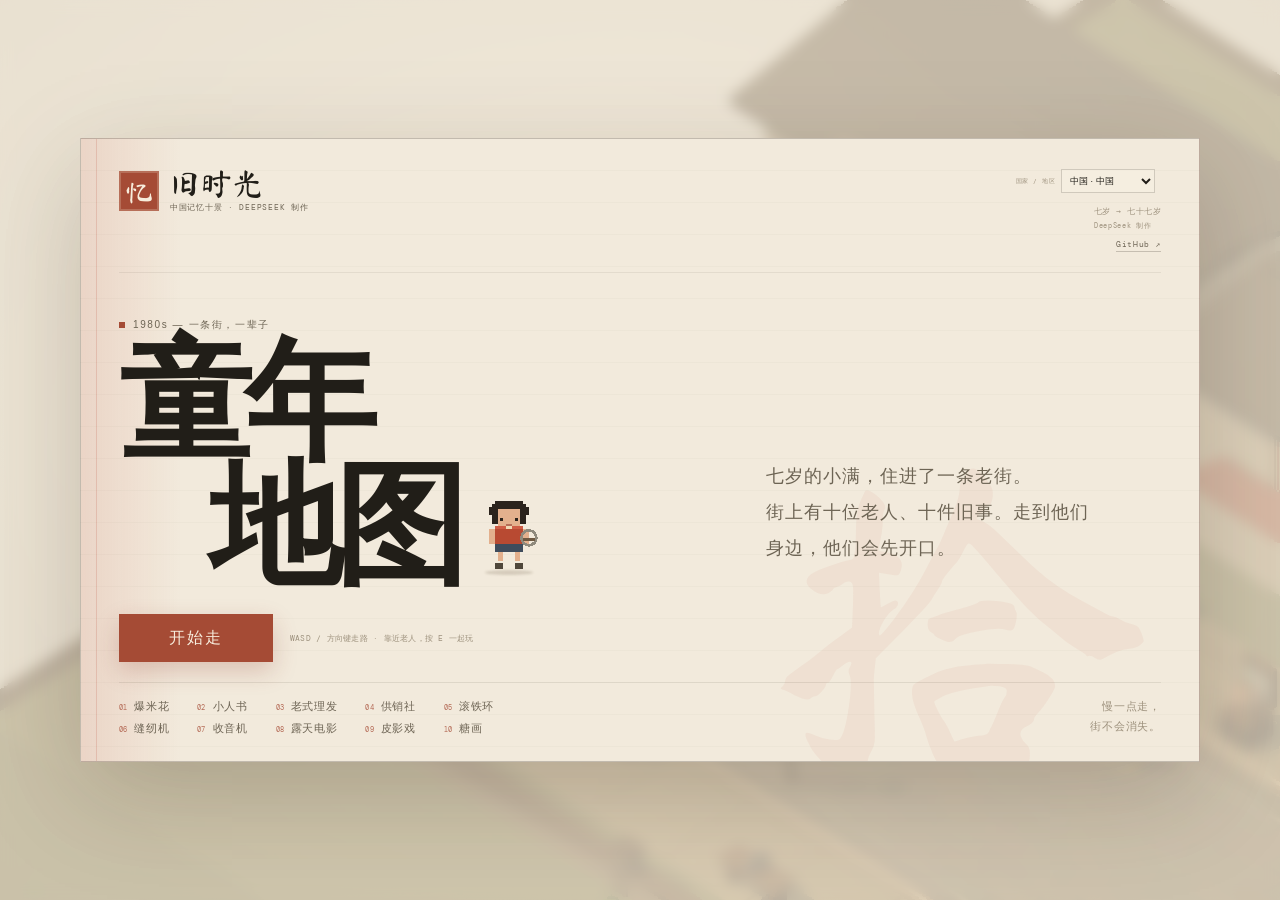
==== ten-memories-game.html @ aa2ef907 "Add country tree silhouettes and hair accessories" ====
<!doctype html>
<html lang="zh-CN">
<head>
  <meta charset="utf-8">
  <meta name="viewport" content="width=device-width, initial-scale=1, viewport-fit=cover">
  <meta name="theme-color" content="#f2eadc">
  <title>旧时光 · 童年地图 — DeepSeek 制作</title>
  <meta name="description" content="DeepSeek 制作 · 一条老街，十位老人，十件旧事。7 岁到 77 岁的短篇叙事游戏《旧时光 · 童年地图》。">
  <meta name="keywords" content="DeepSeek, DeepSeek 制作, DeepSeek game, AI 制作游戏, 独立游戏, 叙事游戏, 怀旧游戏, 1980年代, 老街, Three.js, WebGL, 童年地图, 旧时光">
  <meta name="author" content="DeepSeek">
  <meta name="generator" content="DeepSeek">
  <meta property="og:title" content="旧时光 · 童年地图 — DeepSeek 制作">
  <meta property="og:description" content="DeepSeek 制作 · 一条街，十段旧时光，一辈子。">
  <meta property="og:type" content="website">
  <meta property="og:image" content="./preview-final-light.png">
  <meta name="twitter:card" content="summary_large_image">
  <style>
@font-face{font-family:"Brush";src:url("[data-uri]") format("woff2");font-weight:400;font-display:swap}
@font-face{font-family:"Silkscreen";src:url("[data-uri]") format("truetype");font-weight:400;font-display:swap}
@font-face{font-family:"DM Mono";src:url("[data-uri]") format("truetype");font-weight:400;font-display:swap}
@font-face{font-family:"DM Mono";src:url("[data-uri]") format("truetype");font-weight:500;font-display:swap}

:root{
  --paper:#f2eadc;
  --paper-2:#e9dec9;
  --paper-3:#dfd2ba;
  --ink:#211e18;
  --soft:#6d6454;
  --muted:#9d917d;
  --red:#b83c2c;
  --red-deep:#8e2f23;
  --line:rgba(39,33,24,.15);
  --line-soft:rgba(39,33,24,.075);
  --accent:#b84a32;
  --serif:"Songti SC","STSong","Noto Serif SC","Source Han Serif SC",serif;
  --sans:"PingFang SC","Hiragino Sans GB","Noto Sans SC",sans-serif;
  --mono:"DM Mono","SFMono-Regular",monospace;
  --pixel:"Silkscreen",monospace;
  --font-brush:"Brush",var(--serif);
  --shadow:0 26px 80px rgba(54,40,23,.18),0 2px 8px rgba(54,40,23,.08);
}

*{box-sizing:border-box}
html,body{height:100%;margin:0}
body{
  background:var(--paper);
  color:var(--ink);
  font-family:var(--sans);
  overflow:hidden;
  overscroll-behavior:none;
  -webkit-font-smoothing:antialiased;
  text-rendering:optimizeLegibility;
}
button{font:inherit;color:inherit}
button:focus-visible,a:focus-visible{outline:2px solid var(--red);outline-offset:4px}
::selection{background:rgba(184,60,44,.18)}
#app{position:fixed;inset:0;isolation:isolate;overflow:hidden}
#world{position:absolute;inset:0;width:100%;height:100%;display:block;touch-action:none;cursor:default;image-rendering:pixelated;image-rendering:crisp-edges}
.world-wash{position:absolute;inset:0;pointer-events:none;background:
  radial-gradient(ellipse at 20% 0%,rgba(255,248,231,.35),transparent 48%),
  radial-gradient(ellipse at 78% 28%,rgba(255,246,226,.18),transparent 55%),
  linear-gradient(180deg,rgba(255,250,238,.1),transparent 30%,rgba(75,55,30,.035));
  mix-blend-mode:soft-light;z-index:1}
.vignette{position:absolute;inset:0;pointer-events:none;z-index:2;background:radial-gradient(ellipse at center,transparent 46%,rgba(62,45,25,.12) 100%)}
#app:after{content:"";position:absolute;inset:0;pointer-events:none;z-index:3;opacity:.16;background-image:url("data:image/svg+xml,%3Csvg xmlns='http://www.w3.org/2000/svg' width='140' height='140'%3E%3Cfilter id='n'%3E%3CfeTurbulence type='fractalNoise' baseFrequency='.9' numOctaves='2' stitchTiles='stitch'/%3E%3C/filter%3E%3Crect width='100%25' height='100%25' filter='url(%23n)' opacity='.24'/%3E%3C/svg%3E");mix-blend-mode:multiply}

/* ------------------------------------------------------------------ HUD */
.hud{
  position:absolute;z-index:20;top:22px;left:26px;right:26px;
  display:flex;align-items:flex-start;justify-content:space-between;gap:20px;
  pointer-events:none;transition:opacity .5s ease,transform .5s ease;
}
.hud.is-hidden{opacity:0;transform:translateY(-8px)}
.brand{display:flex;align-items:center;gap:10px;padding:7px 12px 7px 7px;border:1px solid var(--line);background:rgba(243,236,222,.74);backdrop-filter:blur(12px);box-shadow:0 4px 20px rgba(55,40,22,.06)}
.brand-seal{width:34px;height:34px;display:grid;place-items:center;flex:none;background:var(--red);color:#f7eddc;font-family:var(--font-brush);font-size:24px;line-height:1;padding-top:2px;box-shadow:inset 0 0 0 2px rgba(247,237,220,.22)}
.brand-text{display:flex;flex-direction:column;gap:3px}
.brand-title{font-family:var(--font-brush);font-size:27px;line-height:.95;letter-spacing:.02em}
.brand-sub{font-family:var(--mono);font-size:8px;letter-spacing:.12em;color:var(--soft);white-space:nowrap}
.hud-age{display:flex;align-items:center;gap:13px;padding:8px 14px 8px 16px;background:rgba(243,236,222,.74);border:1px solid var(--line);backdrop-filter:blur(12px);box-shadow:0 4px 20px rgba(55,40,22,.06)}
.age-copy{display:flex;flex-direction:column;align-items:flex-end;gap:2px;text-align:right}
.age-name{font-family:var(--mono);font-size:8px;letter-spacing:.18em;color:var(--muted);text-transform:uppercase}
.age-stage{font-family:var(--serif);font-size:15px;letter-spacing:.12em;font-weight:700}
.age-value{display:flex;align-items:baseline;gap:3px;border-left:1px solid var(--line);padding-left:13px;font-family:var(--pixel);font-size:33px;letter-spacing:-.04em;line-height:1;color:var(--ink)}
.age-value small{font-family:var(--sans);font-size:10px;letter-spacing:.08em;color:var(--soft);padding-bottom:2px}
.age-dots{display:flex;flex-direction:column;gap:3px;flex-wrap:wrap;width:24px;height:24px;align-content:center;justify-content:center}
.age-dots i{width:4px;height:4px;border-radius:50%;background:rgba(33,30,24,.16);transition:background .4s,transform .4s}
.age-dots i.on{background:var(--red);transform:scale(1.15)}
.hud-progress{display:flex;align-items:baseline;gap:2px;padding:9px 12px;background:rgba(243,236,222,.62);border:1px solid var(--line-soft);font-family:var(--pixel);font-size:16px;color:var(--ink);backdrop-filter:blur(8px)}
.hud-progress .slash{color:var(--muted);font-family:var(--mono);font-size:11px;margin:0 2px}
.hud-progress small{font-family:var(--sans);font-size:9px;letter-spacing:.1em;color:var(--soft);margin-left:6px}

/* -------------------------------------------------------------- district */
.district-tag{position:absolute;z-index:18;left:50%;top:92px;transform:translateX(-50%);display:flex;align-items:center;gap:12px;pointer-events:none;font-family:var(--serif);font-size:12px;letter-spacing:.34em;color:var(--soft);opacity:.8;transition:opacity .45s}
.district-tag.is-hidden{opacity:0}
.district-rule{display:block;width:34px;height:1px;background:var(--line)}

/* ---------------------------------------------------------------- prompt */
.prompt{
  position:absolute;z-index:24;left:50%;bottom:88px;transform:translateX(-50%) translateY(8px);
  display:flex;align-items:center;gap:11px;padding:9px 15px 9px 9px;
  background:rgba(247,240,226,.92);border:1px solid rgba(39,33,24,.2);box-shadow:0 10px 30px rgba(50,36,20,.14);
  opacity:0;pointer-events:none;transition:opacity .3s,transform .3s;backdrop-filter:blur(10px);
}
.prompt.is-visible{opacity:1;pointer-events:auto;transform:translateX(-50%) translateY(0)}
.prompt-key{width:30px;height:30px;display:grid;place-items:center;background:var(--ink);color:var(--paper);font-family:var(--mono);font-size:12px;flex:none}
.prompt-copy{display:flex;flex-direction:column;gap:2px;min-width:0}
.prompt-copy small{font-family:var(--mono);font-size:7px;letter-spacing:.12em;color:var(--muted);text-transform:uppercase}
.prompt-copy strong{font-family:var(--serif);font-size:14px;letter-spacing:.08em;font-weight:700;white-space:nowrap}
.prompt-arrow{font-family:var(--mono);font-size:13px;color:var(--red);margin-left:5px}
.interact-btn{position:absolute;z-index:25;right:22px;bottom:32px;display:none;min-width:78px;height:52px;padding:0 18px;border:1px solid var(--red);background:var(--red);color:#f8efdf;font-family:var(--serif);font-size:15px;letter-spacing:.12em;border-radius:50%;box-shadow:0 8px 26px rgba(133,42,29,.3);opacity:0;transform:scale(.9);transition:opacity .2s,transform .2s;pointer-events:none}
.interact-btn.is-visible{opacity:1;transform:scale(1);pointer-events:auto}
.interact-btn.is-hidden{display:none}

/* --------------------------------------------------------------- joystick */
.joystick{position:absolute;z-index:25;left:22px;bottom:24px;width:112px;display:flex;flex-direction:column;align-items:center;gap:8px;touch-action:none;user-select:none}
.joystick.is-hidden{display:none}
.joystick-ring{position:relative;width:100px;height:100px;border:1px solid rgba(39,33,24,.24);border-radius:50%;background:radial-gradient(circle,rgba(243,236,222,.6),rgba(243,236,222,.22) 68%,transparent 70%);backdrop-filter:blur(3px)}
.joystick-ring:before,.joystick-ring:after{content:"";position:absolute;background:rgba(39,33,24,.11);pointer-events:none}
.joystick-ring:before{left:50%;top:15px;bottom:15px;width:1px}
.joystick-ring:after{top:50%;left:15px;right:15px;height:1px}
.joystick-knob{position:absolute;left:50%;top:50%;width:38px;height:38px;border-radius:50%;background:rgba(33,30,24,.8);transform:translate(-50%,-50%);box-shadow:0 4px 12px rgba(30,22,14,.25)}
.joystick-label{font-family:var(--mono);font-size:7px;letter-spacing:.1em;color:var(--soft);opacity:.75}

/* ------------------------------------------------------------------- hint */
.hint{position:absolute;z-index:18;left:50%;bottom:25px;transform:translateX(-50%);display:flex;align-items:center;gap:9px;font-family:var(--mono);font-size:8px;letter-spacing:.06em;color:rgba(57,48,37,.64);white-space:nowrap;pointer-events:none;transition:opacity .4s}
.hint.is-hidden{opacity:0}
.hint b{font-family:var(--sans);font-size:9px;font-weight:600;letter-spacing:.02em;color:rgba(40,33,25,.8);border:1px solid rgba(40,33,25,.18);background:rgba(250,243,230,.38);padding:2px 5px;border-radius:2px}
.hint-sep{opacity:.35}

/* ---------------------------------------------------------------- minimap */
.minimap{position:absolute;z-index:18;right:24px;bottom:23px;width:344px;padding:9px 12px 7px;background:rgba(243,236,222,.6);border:1px solid var(--line-soft);backdrop-filter:blur(10px);pointer-events:none;transition:opacity .4s,transform .4s}
.minimap.is-hidden{opacity:0;transform:translateY(5px)}
.minimap-head{display:flex;justify-content:space-between;align-items:center;font-family:var(--mono);font-size:7px;letter-spacing:.08em;color:var(--soft);margin-bottom:4px}
.minimap-head span:last-child{font-family:var(--serif);font-size:10px;letter-spacing:.08em;color:var(--ink)}
#miniCanvas{display:block;width:100%;height:64px}
.minimap-foot{display:flex;justify-content:space-between;padding:2px 3px 0;font-family:var(--serif);font-size:8px;letter-spacing:.08em;color:var(--muted)}

/* ------------------------------------------------------------------ toast */
.toast{position:absolute;z-index:60;left:50%;bottom:152px;transform:translateX(-50%) translateY(8px);padding:8px 14px;background:rgba(33,30,24,.88);color:#f5ecdc;font-family:var(--serif);font-size:12px;letter-spacing:.08em;opacity:0;pointer-events:none;transition:opacity .25s,transform .25s;white-space:nowrap;max-width:88vw;overflow:hidden;text-overflow:ellipsis}
.toast.is-visible{opacity:1;transform:translateX(-50%) translateY(0)}

/* ----------------------------------------------------------------- intro */
.screen{position:absolute;inset:0;z-index:100;display:flex;align-items:center;justify-content:center;padding:clamp(16px,3vw,42px);background:rgba(238,229,213,.73);backdrop-filter:blur(7px);transition:opacity .65s ease,visibility .65s}
.screen.is-gone{opacity:0;visibility:hidden;pointer-events:none}
.intro-card{position:relative;width:min(1120px,100%);max-height:calc(100vh - 48px);overflow:auto;display:flex;flex-direction:column;background:
  linear-gradient(90deg,rgba(184,60,44,.12),transparent 9%,transparent 100%),
  repeating-linear-gradient(180deg,transparent 0 31px,rgba(70,58,43,.028) 31px 32px),
  var(--paper);
  border:1px solid rgba(43,35,25,.24);box-shadow:0 32px 100px rgba(44,31,17,.22);padding:30px 38px 25px}
.intro-card:before{content:"拾";position:absolute;right:4%;bottom:-8%;font-family:var(--font-brush);font-size:clamp(220px,30vw,430px);line-height:1;color:rgba(184,60,44,.055);pointer-events:none}
.intro-card:after{content:"";position:absolute;left:15px;top:0;bottom:0;width:1px;background:rgba(184,60,44,.18);pointer-events:none}
.intro-top{position:relative;z-index:1;display:flex;justify-content:space-between;align-items:flex-start;gap:20px;padding-bottom:20px;border-bottom:1px solid var(--line-soft)}
.intro-brand{display:flex;align-items:center;gap:11px}
.intro-brand .brand-seal{width:40px;height:40px;font-size:28px}
.intro-brand-title{display:block;font-family:var(--font-brush);font-size:31px;line-height:.95}
.intro-brand-sub{display:block;margin-top:4px;font-family:var(--mono);font-size:8px;letter-spacing:.09em;color:var(--soft)}
.intro-edition{font-family:var(--mono);font-size:8px;letter-spacing:.06em;color:var(--muted);padding-top:5px;white-space:nowrap}
.intro-main{position:relative;z-index:1;display:grid;grid-template-columns:minmax(0,1.2fr) minmax(300px,.8fr);grid-template-rows:auto 1fr;column-gap:55px;align-items:end;padding:calc(3.2vh + 16px) 0 20px}
.intro-main .eyebrow{grid-column:1;margin:0 0 9px;display:flex;align-items:center;gap:8px;font-family:var(--sans);font-size:10px;letter-spacing:.16em;color:var(--soft)}
.eyebrow i{display:block;width:6px;height:6px;background:var(--red)}
.intro-main h1{grid-column:1;margin:0;font-family:var(--serif);font-weight:700;font-size:clamp(76px,10.4vw,142px);line-height:.93;letter-spacing:-.06em;color:var(--ink);text-wrap:balance}
.intro-main h1 span{display:inline-block;padding-left:clamp(45px,7vw,90px)}
.intro-lede{grid-column:2;grid-row:1 / span 2;align-self:end;margin:0 0 22px;font-family:var(--serif);font-size:clamp(15px,1.45vw,18px);line-height:2;letter-spacing:.055em;color:var(--soft);max-width:330px}
.intro-actions{grid-column:1;display:flex;align-items:center;gap:17px;flex-wrap:wrap;margin-top:26px}
.start-btn{position:relative;border:1px solid var(--red);background:var(--red);color:#f7eddd;min-width:154px;height:48px;padding:0 24px;font-family:var(--serif);font-size:16px;letter-spacing:.14em;cursor:pointer;transition:background .25s,transform .2s,box-shadow .2s;box-shadow:0 9px 24px rgba(132,43,29,.22)}
.start-btn:hover:not(:disabled){background:var(--red-deep);transform:translateY(-1px);box-shadow:0 13px 30px rgba(132,43,29,.26)}
.start-btn:active:not(:disabled){transform:translateY(0)}
.start-btn:disabled{opacity:.55;cursor:wait}
.intro-note{font-family:var(--mono);font-size:8px;line-height:1.8;letter-spacing:.03em;color:var(--muted);max-width:185px}
.intro-bottom{position:relative;z-index:1;display:flex;align-items:flex-end;justify-content:space-between;gap:24px;border-top:1px solid var(--line-soft);padding-top:14px}
.intro-scenes{display:grid;grid-template-columns:repeat(5,auto);gap:7px 28px;list-style:none;margin:0;padding:0;font-family:var(--serif);font-size:11px;letter-spacing:.06em;color:var(--soft)}
.intro-scenes li{display:flex;align-items:baseline;gap:7px;white-space:nowrap}
.intro-scenes i{font-family:var(--mono);font-style:normal;font-size:7px;letter-spacing:.02em;color:var(--red);opacity:.8}
.intro-sign{font-family:var(--serif);font-size:11px;line-height:1.75;text-align:right;letter-spacing:.07em;color:var(--muted);white-space:nowrap}

/* ------------------------------------------------------------------ modal */
.modal-backdrop{position:absolute;inset:0;z-index:80;display:flex;align-items:center;justify-content:center;padding:22px;background:rgba(40,31,20,.32);backdrop-filter:blur(9px);opacity:0;transition:opacity .32s}
.modal-backdrop.is-open{opacity:1}
.memory-card{position:relative;width:min(920px,100%);max-height:calc(100vh - 44px);display:flex;flex-direction:column;background:
  repeating-linear-gradient(180deg,transparent 0 31px,rgba(70,58,43,.027) 31px 32px),var(--paper);
  border:1px solid rgba(43,35,25,.26);box-shadow:0 34px 100px rgba(32,22,12,.34);padding:0;transform:translateY(14px) scale(.985);transition:transform .34s cubic-bezier(.2,.8,.2,1);overflow:hidden}
.modal-backdrop.is-open .memory-card{transform:none}
.memory-card:before{content:"";position:absolute;left:0;top:0;bottom:0;width:4px;background:var(--accent)}
.memory-head{display:flex;align-items:flex-start;justify-content:space-between;gap:24px;padding:24px 28px 14px}
.memory-kicker{display:flex;align-items:center;gap:11px;font-family:var(--mono);font-size:8px;letter-spacing:.1em;color:var(--muted);text-transform:uppercase}
.memory-kicker b{font-family:var(--pixel);font-weight:400;font-size:17px;letter-spacing:-.03em;color:var(--accent)}
.memory-head h2{margin:5px 0 0;font-family:var(--serif);font-size:clamp(28px,3vw,40px);letter-spacing:-.035em;line-height:1.05;font-weight:700}
.memory-place{margin:6px 0 0;font-family:var(--sans);font-size:10px;letter-spacing:.12em;color:var(--soft)}
.memory-close{width:34px;height:34px;flex:none;border:1px solid var(--line);background:transparent;display:grid;place-items:center;cursor:pointer;font-size:19px;line-height:1;color:var(--soft);transition:background .2s,color .2s}
.memory-close:hover{background:var(--ink);color:var(--paper)}
.memory-line{margin:0 28px 15px;font-family:var(--serif);font-size:13px;letter-spacing:.07em;color:var(--soft);line-height:1.7}
.memory-line:before{content:"“";color:var(--accent);margin-right:2px}
.memory-line:after{content:"”";color:var(--accent);margin-left:2px}
.memory-stage-wrap{margin:0 28px;border:1px solid var(--line);background:rgba(255,250,241,.46);min-height:330px;position:relative;overflow:hidden}
.mini-stage{position:relative;width:100%;height:100%;min-height:328px;overflow:hidden;isolation:isolate}
.mini-stage canvas{display:block;width:100%;height:100%;touch-action:none}
.memory-foot{display:flex;align-items:center;gap:16px;min-height:47px;padding:10px 28px 14px}
.mini-tip{flex:1;font-family:var(--sans);font-size:10px;line-height:1.5;letter-spacing:.05em;color:var(--soft);min-width:0}
.mini-progress{flex:none;width:150px;height:3px;background:rgba(33,30,24,.11);overflow:hidden}
.mini-progress i{display:block;width:0;height:100%;background:var(--accent);transition:width .18s linear}
.memory-success{position:absolute;inset:0;z-index:5;display:flex;align-items:center;justify-content:center;flex-direction:column;gap:8px;background:rgba(242,234,220,.9);animation:successIn .4s ease both}
.memory-success .success-seal{width:66px;height:66px;display:grid;place-items:center;border:2px solid var(--red);color:var(--red);font-family:var(--font-brush);font-size:44px;transform:rotate(-7deg);box-shadow:inset 0 0 0 4px var(--paper),inset 0 0 0 5px var(--red)}
.memory-success strong{font-family:var(--serif);font-size:19px;letter-spacing:.18em;color:var(--ink)}
.memory-success span{font-family:var(--mono);font-size:8px;letter-spacing:.12em;color:var(--muted)}
@keyframes successIn{from{opacity:0;transform:scale(1.015)}to{opacity:1;transform:none}}

/* --------------------------------------------------------- mini utilities */
.mini-center{position:absolute;inset:0;display:flex;align-items:center;justify-content:center;flex-direction:column;padding:24px;text-align:center}
.mini-panel{background:rgba(250,244,232,.82);border:1px solid var(--line);padding:18px;box-shadow:0 10px 30px rgba(51,37,21,.06)}
.mini-kicker{font-family:var(--mono);font-size:8px;letter-spacing:.14em;color:var(--muted);text-transform:uppercase}
.mini-title{font-family:var(--serif);font-size:22px;letter-spacing:.03em;margin:5px 0 8px;font-weight:700}
.mini-body{font-family:var(--sans);font-size:11px;line-height:1.75;color:var(--soft);letter-spacing:.03em}
.mini-btn{border:1px solid var(--ink);background:var(--ink);color:var(--paper);height:38px;padding:0 16px;font-family:var(--serif);font-size:13px;letter-spacing:.1em;cursor:pointer;transition:background .2s,transform .2s;touch-action:manipulation}
.mini-btn:hover{background:var(--accent);border-color:var(--accent)}
.mini-btn:active{transform:translateY(1px)}
.mini-btn.ghost{background:transparent;color:var(--soft);border-color:var(--line)}
.mini-btn.ghost:hover{background:rgba(33,30,24,.06);color:var(--ink);border-color:var(--line)}
.mini-btn:disabled{opacity:.4;cursor:default}
.mini-row{display:flex;align-items:center;gap:10px;flex-wrap:wrap}
.mini-grid{display:grid;gap:10px}
.mini-chip{display:inline-flex;align-items:center;gap:6px;padding:5px 9px;border:1px solid var(--line);font-family:var(--sans);font-size:10px;letter-spacing:.04em;color:var(--soft);background:rgba(250,244,232,.55)}
.mini-chip b{color:var(--accent);font-weight:600}
.mini-meter{height:5px;background:rgba(33,30,24,.1);overflow:hidden}
.mini-meter i{display:block;height:100%;width:0;background:var(--accent);transition:width .12s linear}
.mini-choice{border:1px solid var(--line);background:rgba(251,245,233,.7);color:var(--ink);padding:13px 15px;font-family:var(--serif);font-size:14px;letter-spacing:.04em;cursor:pointer;transition:transform .15s,background .15s,border-color .15s;text-align:left}
.mini-choice:hover{background:rgba(255,250,241,.96);border-color:rgba(33,30,24,.32);transform:translateY(-1px)}
.mini-choice.is-correct{border-color:#5f7650;background:rgba(104,132,84,.13)}
.mini-choice.is-wrong{border-color:var(--red);background:rgba(184,60,44,.08)}
.mini-choice small{display:block;margin-top:4px;font-family:var(--sans);font-size:9px;color:var(--muted);letter-spacing:.04em}
.mini-label{font-family:var(--sans);font-size:9px;letter-spacing:.13em;color:var(--muted);text-transform:uppercase}
.mini-big-number{font-family:var(--pixel);font-size:42px;line-height:1;letter-spacing:-.04em}
.mini-hr{height:1px;background:var(--line-soft);margin:12px 0}

/* --------------------------------------------------------------- age up */
.age-up{position:absolute;inset:0;z-index:120;display:flex;align-items:flex-start;justify-content:center;padding-top:15vh;background:transparent;pointer-events:none;animation:ageFade .35s ease both}
.age-up[hidden]{display:none}
.age-up-card{position:relative;width:min(350px,86vw);padding:26px 26px 23px;background:rgba(243,236,222,.94);border:1px solid rgba(43,35,25,.24);text-align:center;box-shadow:0 18px 55px rgba(45,31,17,.16);overflow:hidden;backdrop-filter:blur(8px)}
.age-up-card:before{content:"";position:absolute;left:13px;right:13px;top:13px;bottom:13px;border:1px solid rgba(184,60,44,.25);pointer-events:none}
.age-up-kicker{font-family:var(--mono);font-size:8px;letter-spacing:.18em;color:var(--muted);text-transform:uppercase}
.age-up-number{font-family:var(--pixel);font-size:70px;line-height:1;letter-spacing:-.07em;margin:14px 0 4px;color:var(--ink)}
.age-up-number small{font-family:var(--serif);font-size:14px;letter-spacing:.12em;margin-left:5px;color:var(--soft)}
.age-up-stage{display:flex;align-items:center;justify-content:center;gap:10px;font-family:var(--serif);font-size:17px;letter-spacing:.3em;color:var(--red)}
.age-up-stage i{width:28px;height:1px;background:rgba(184,60,44,.4)}
.age-up-card p{margin:17px 0 0;font-family:var(--serif);font-size:12px;line-height:1.9;letter-spacing:.08em;color:var(--soft)}
@keyframes ageFade{from{opacity:0}to{opacity:1}}

/* --------------------------------------------------------------- ending */
.ending{background:rgba(239,230,214,.9);backdrop-filter:blur(12px);z-index:110}
.ending[hidden]{display:none}
.ending-card{position:relative;width:min(760px,100%);max-height:calc(100vh - 40px);overflow:auto;background:
  repeating-linear-gradient(180deg,transparent 0 31px,rgba(70,58,43,.026) 31px 32px),var(--paper);
  border:1px solid rgba(43,35,25,.24);padding:34px 40px 28px;box-shadow:var(--shadow);text-align:left}
.ending-card:before{content:"終";position:absolute;right:25px;bottom:20px;font-family:var(--font-brush);font-size:120px;color:rgba(184,60,44,.06);pointer-events:none}
.ending-kicker{font-family:var(--mono);font-size:8px;letter-spacing:.16em;color:var(--muted);text-transform:uppercase}
.ending-card h2{margin:12px 0 0;font-family:var(--pixel);font-size:46px;line-height:1;letter-spacing:-.04em;font-weight:400}
.ending-card h2 span{color:var(--red)}
.ending-title{margin:10px 0 0;font-family:var(--serif);font-size:clamp(24px,3.5vw,38px);letter-spacing:-.03em;font-weight:700}
.ending-seal{width:44px;height:44px;display:grid;place-items:center;border:1px solid var(--red);color:var(--red);font-family:var(--font-brush);font-size:30px;margin:14px 0 0;transform:rotate(-6deg)}
.ending-line{margin:17px 0 0;font-family:var(--serif);font-size:14px;line-height:1.9;letter-spacing:.08em;color:var(--soft)}
.ending-list{display:grid;grid-template-columns:repeat(2,minmax(0,1fr));gap:4px 22px;margin:22px 0 26px;padding-top:16px;border-top:1px solid var(--line);font-family:var(--serif);font-size:11px;letter-spacing:.04em;color:var(--soft)}
.ending-list span{display:flex;gap:8px;border-bottom:1px solid var(--line-soft);padding:5px 0}
.ending-list i{font-family:var(--mono);font-style:normal;font-size:8px;color:var(--red);min-width:18px}
.ending-card .start-btn{width:100%}

/* ----------------------------------------------------------------- error */
.error-screen{position:absolute;inset:0;z-index:150;display:grid;place-items:center;background:var(--paper);text-align:center;padding:30px}
.error-screen[hidden]{display:none}
.error-screen .brand-seal{margin:auto;width:44px;height:44px;font-size:30px}
.error-screen h2{font-family:var(--serif);font-size:26px;margin:15px 0 4px}
.error-screen p{font-family:var(--sans);font-size:12px;color:var(--soft)}

/* --------------------------------------------------------------- responsive */
@media (max-width:860px){
  .hud{top:14px;left:14px;right:14px;gap:8px}
  .brand{padding:5px 8px 5px 5px;gap:7px}
  .brand-seal{width:28px;height:28px;font-size:20px}
  .brand-title{font-size:22px}
  .brand-sub{font-size:6px}
  .hud-age{padding:5px 9px;gap:8px}
  .age-copy{display:flex;align-items:flex-start;gap:2px;text-align:right}
  .age-name{display:none}
  .age-stage{display:block;font-size:10px;letter-spacing:.06em;color:var(--red);padding-top:2px}
  .age-value{padding-left:0;border-left:none;font-size:24px}
  .age-value small{font-size:8px}
  .age-dots{display:none}
  .hud-progress{padding:6px 8px;font-size:12px}
  .hud-progress small{display:none}
  .district-tag{top:62px;font-size:9px;letter-spacing:.22em;gap:8px}
  .district-rule{width:20px}
  .minimap{display:none}
  .hint{display:none}
  .prompt{bottom:108px;padding:7px 11px 7px 7px;gap:8px;max-width:calc(100vw - 32px)}
  .prompt-key{display:none}
  .prompt-copy small{font-size:6px}
  .prompt-copy strong{font-size:12px}
  .prompt-arrow{font-size:11px}
  .interact-btn{display:block;bottom:28px;right:18px;min-width:64px;height:44px;font-size:13px}
  .joystick{display:flex;left:18px;bottom:18px;width:96px}
  .joystick-ring{width:86px;height:86px}
  .joystick-knob{width:32px;height:32px}
  .joystick-label{font-size:6px}
  .toast{bottom:150px;font-size:10px}
  .intro-card{padding:20px 20px 17px;max-height:calc(100vh - 22px)}
  .intro-top{padding-bottom:14px}
  .intro-brand .brand-seal{width:32px;height:32px;font-size:22px}
  .intro-brand-title{font-size:25px}
  .intro-brand-sub{font-size:6px}
  .intro-edition{display:none}
  .intro-main{display:block;padding:22px 0 16px}
  .intro-main h1{font-size:clamp(60px,15vw,92px);line-height:.86}
  .intro-main h1 span{padding-left:30px}
  .intro-lede{margin:17px 0 0;font-size:13px;line-height:1.85;max-width:none}
  .intro-actions{margin-top:20px;gap:12px}
  .start-btn{height:43px;font-size:14px;min-width:135px}
  .intro-note{font-size:7px;max-width:160px}
  .intro-bottom{display:block}
  .intro-scenes{grid-template-columns:repeat(2,auto);gap:5px 20px;font-size:10px}
  .intro-sign{display:none}
  .memory-card{max-height:calc(100vh - 20px);width:100%}
  .modal-backdrop{padding:10px}
  .memory-head{padding:17px 18px 10px;gap:10px}
  .memory-head h2{font-size:26px}
  .memory-kicker b{font-size:14px}
  .memory-place{font-size:9px}
  .memory-line{margin:0 18px 11px;font-size:11px}
  .memory-stage-wrap{margin:0 18px;min-height:290px}
  .mini-stage{min-height:290px}
  .memory-foot{padding:8px 18px 12px;gap:9px;min-height:39px}
  .mini-tip{font-size:9px}
  .mini-progress{width:88px}
  .memory-success .success-seal{width:54px;height:54px;font-size:36px}
  .memory-success strong{font-size:16px}
  .age-up-card{width:min(330px,90vw);padding:29px 23px 25px}
  .age-up-number{font-size:68px}
  .ending-card{padding:25px 22px 22px;max-height:calc(100vh - 20px)}
  .ending-card h2{font-size:34px}
  .ending-list{grid-template-columns:1fr 1fr;gap:3px 12px;font-size:10px}
  .ending-title{font-size:24px}
}
@media (max-width:380px){
  .brand-sub{display:none}
  .intro-main h1{font-size:58px}
  .intro-scenes{font-size:9px}
}
@media (prefers-reduced-motion:reduce){
  *,*:before,*:after{animation-duration:.001ms!important;animation-iteration-count:1!important;transition-duration:.001ms!important;scroll-behavior:auto!important}
}

/* ------------------------------------------------------- in-map action HUD */
.action-hud{
  position:absolute;z-index:26;left:50%;bottom:66px;transform:translateX(-50%);
  width:min(560px,calc(100vw - 42px));padding:11px 14px 10px;
  background:rgba(243,236,222,.9);border:1px solid rgba(39,33,24,.2);
  box-shadow:0 12px 36px rgba(48,33,18,.14);backdrop-filter:blur(12px);
  transition:opacity .25s,transform .25s;
}
.action-hud.is-hidden{opacity:0;pointer-events:none;transform:translateX(-50%) translateY(8px)}
.action-head{display:flex;justify-content:space-between;align-items:center;gap:10px;font-family:var(--mono);font-size:7px;letter-spacing:.12em;color:var(--muted)}
.action-exit{font-family:var(--sans);font-size:9px;letter-spacing:.08em;color:var(--soft);cursor:pointer;border-bottom:1px solid var(--line);padding-bottom:1px;pointer-events:auto}
.action-exit:hover{color:var(--red);border-color:var(--red)}
.action-title{display:flex;align-items:baseline;gap:10px;margin-top:4px;min-width:0}
.action-title b{font-family:var(--serif);font-size:19px;letter-spacing:.05em;white-space:nowrap}
.action-title span{font-family:var(--sans);font-size:10px;line-height:1.45;letter-spacing:.04em;color:var(--soft);overflow:hidden;text-overflow:ellipsis}
.action-progress{height:3px;margin-top:8px;background:rgba(33,30,24,.11);overflow:hidden}
.action-progress i{display:block;width:0;height:100%;background:var(--accent,#b84a32);transition:width .16s linear}
@media (max-width:860px){
  .action-hud{left:12px;right:12px;bottom:92px;width:auto;transform:none;padding:9px 11px 9px}
  .action-hud.is-hidden{transform:translateY(8px)}
  .action-title b{font-size:16px}
  .action-title span{font-size:9px;line-height:1.35}
  .action-hud .action-head{font-size:6px}
}


/* ----------------------------------------------------------- neighbourhood talk */
.dialogue{
  position:absolute;z-index:28;left:50%;bottom:36px;transform:translateX(-50%);
  width:min(620px,calc(100vw - 38px));padding:11px 15px 10px;
  background:rgba(243,236,222,.93);border:1px solid rgba(39,33,24,.22);
  box-shadow:0 12px 38px rgba(48,33,18,.14);backdrop-filter:blur(12px);
  transition:opacity .25s,transform .25s;pointer-events:none;
}
.dialogue.is-hidden{opacity:0;transform:translateX(-50%) translateY(8px)}
.dialogue-speaker{display:flex;align-items:center;gap:8px;margin-bottom:5px}
.dialogue-seal{width:26px;height:26px;display:grid;place-items:center;background:var(--accent,#b84a32);color:var(--paper);font-family:var(--font-brush);font-size:18px;flex:none;box-shadow:inset 0 0 0 1px rgba(247,237,220,.28)}
.dialogue-name{display:flex;align-items:baseline;gap:7px}
.dialogue-name b{font-family:var(--serif);font-size:13px;letter-spacing:.08em}
.dialogue-name small{font-family:var(--mono);font-size:7px;letter-spacing:.08em;color:var(--muted)}
.dialogue-line{margin:0;font-family:var(--serif);font-size:12px;line-height:1.7;letter-spacing:.045em;color:var(--ink)}
.dialogue-foot{display:flex;align-items:center;gap:12px;margin-top:6px;font-family:var(--sans);font-size:8px;letter-spacing:.04em;color:var(--soft)}
.dialogue-foot #dialogueHint{white-space:nowrap;color:var(--red)}
.dialogue-progress{flex:1;height:2px;background:rgba(33,30,24,.1);overflow:hidden}
.dialogue-progress i{display:block;width:0;height:100%;background:var(--accent,#b84a32);transition:width .15s linear}
@media (max-width:860px){
  .dialogue{left:12px;right:12px;width:auto;bottom:112px;transform:none;padding:9px 11px 8px}
  .dialogue.is-hidden{transform:translateY(8px)}
  .dialogue-line{font-size:11px;line-height:1.6}
  .dialogue-seal{width:22px;height:22px;font-size:16px}
  .dialogue-name b{font-size:12px}
  .dialogue-name small{font-size:6px}
  .dialogue-foot{font-size:7px;margin-top:5px}
}

/* ------------------------------------------------------- talk → memory */
.dialogue-foot #dialogueHint{min-width:0}
.dialogue-play{
  margin-left:auto;flex:none;pointer-events:auto;cursor:pointer;
  border:1px solid rgba(43,35,25,.34);background:var(--red);color:#f7eddc;
  padding:5px 9px;font-family:var(--serif);font-size:10px;letter-spacing:.08em;
  transition:background .2s,transform .2s;
}
.dialogue-play:hover{background:var(--red-deep);transform:translateY(-1px)}
.dialogue-play kbd{margin-left:5px;font-family:var(--mono);font-size:8px;border:1px solid rgba(247,237,220,.4);padding:0 3px}
.dialogue-play.is-hidden{display:none}

/* ---------------------------------------------------------- memory page */
.memory-screen{
  position:absolute;inset:0;z-index:200;display:flex;align-items:center;justify-content:center;
  padding:3vh 3vw;background:rgba(236,226,208,.82);backdrop-filter:blur(16px);
  transition:opacity .3s ease;
}
.memory-screen.is-hidden{opacity:0;pointer-events:none}
.memory-card{
  --accent:#b84a32;
  width:min(1160px,96vw);height:min(880px,94vh);display:grid;
  grid-template-rows:auto minmax(0,1fr) auto auto;
  background:var(--paper);border:1px solid rgba(40,33,24,.26);
  box-shadow:0 38px 100px rgba(40,27,13,.26),0 2px 0 rgba(255,255,255,.3) inset;
  overflow:hidden;position:relative;
}
.memory-card:before{content:"";position:absolute;left:0;top:0;bottom:0;width:3px;background:var(--accent);z-index:2}
.memory-header{display:flex;align-items:center;gap:18px;padding:16px 20px 14px 24px;border-bottom:1px solid var(--line);background:linear-gradient(180deg,rgba(255,249,238,.4),transparent)}
.memory-numeral{width:40px;height:40px;flex:none;display:grid;place-items:center;background:var(--accent);color:var(--paper);font-family:var(--font-brush);font-size:26px;padding-top:3px}
.memory-heading{min-width:0}
.memory-pinyin{margin:0 0 2px;font-family:var(--mono);font-size:8px;letter-spacing:.14em;color:var(--muted);text-transform:uppercase}
.memory-heading h2{margin:0;font-family:var(--serif);font-size:25px;letter-spacing:.1em;line-height:1.2}
.memory-place{margin:3px 0 0;font-family:var(--serif);font-size:10px;letter-spacing:.06em;color:var(--soft)}
.memory-line{margin:0 0 0 auto;max-width:36%;font-family:var(--serif);font-size:11px;line-height:1.65;color:var(--soft);text-align:right}
.memory-close{width:32px;height:32px;flex:none;border:1px solid var(--line);background:transparent;font-family:var(--sans);font-size:21px;line-height:1;color:var(--soft);cursor:pointer;transition:.2s}
.memory-close:hover{background:var(--ink);color:var(--paper)}
.memory-scene{position:relative;min-height:260px;overflow:hidden;background:#efe5d2;isolation:isolate}
.memory-scene:after{content:"";position:absolute;inset:0;pointer-events:none;background:radial-gradient(ellipse at center,transparent 48%,rgba(58,40,21,.12));z-index:2}
#memoryCanvas{position:absolute;inset:0;width:100%;height:100%;display:block;z-index:1}
.memory-loading{position:absolute;inset:0;z-index:4;display:grid;place-items:center;font-family:var(--serif);font-size:13px;letter-spacing:.2em;color:var(--soft);background:#efe5d2;transition:opacity .3s}
.memory-loading.is-hidden{opacity:0;pointer-events:none}
.memory-success{position:absolute;inset:0;z-index:5;display:flex;flex-direction:column;align-items:center;justify-content:center;gap:7px;background:rgba(242,234,220,.78);backdrop-filter:blur(5px);transition:opacity .3s}
.memory-success.is-hidden{opacity:0;pointer-events:none}
.memory-success-seal{width:64px;height:64px;display:grid;place-items:center;background:var(--red);color:var(--paper);font-family:var(--font-brush);font-size:44px;line-height:1;padding-top:4px;box-shadow:0 0 0 5px rgba(184,60,44,.09)}
.memory-success b{font-family:var(--serif);font-size:16px;letter-spacing:.12em}
.memory-success small{font-family:var(--sans);font-size:9px;letter-spacing:.1em;color:var(--soft)}
.memory-task{min-height:150px;padding:13px 22px 11px;background:rgba(249,241,227,.65);border-top:1px solid var(--line)}
.memory-footer{display:flex;align-items:center;gap:14px;padding:8px 22px 11px;font-family:var(--sans);font-size:9px;letter-spacing:.04em;color:var(--soft);border-top:1px solid var(--line-soft)}
.memory-footer #memoryHint{white-space:nowrap;overflow:hidden;text-overflow:ellipsis}
.memory-progress{flex:1;height:3px;background:rgba(33,30,24,.1);overflow:hidden}
.memory-progress i{display:block;width:0;height:100%;background:var(--accent);transition:width .14s linear}

/* ---------------------------------------------------------- task widgets */
.mg-row{display:flex;align-items:flex-end;justify-content:space-between;gap:16px;margin-bottom:8px}
.mg-label{display:flex;flex-direction:column;gap:2px}
.mg-label b{font-family:var(--serif);font-size:13px;letter-spacing:.08em}
.mg-label small{font-family:var(--sans);font-size:8px;color:var(--muted);letter-spacing:.04em}
.mg-hold{border:1px solid rgba(43,35,25,.3);background:transparent;padding:7px 18px;font-family:var(--serif);font-size:11px;letter-spacing:.1em;cursor:pointer;user-select:none;touch-action:none;transition:.15s}
.mg-hold:hover,.mg-hold.is-down{background:var(--accent);color:var(--paper)}
.mg-gauge{position:relative;height:22px;margin:4px 0 7px;background:rgba(39,33,24,.09);overflow:hidden}
.mg-gauge:before{content:"";position:absolute;inset:0;background:repeating-linear-gradient(90deg,transparent 0,transparent calc(5% - 1px),rgba(39,33,24,.12) calc(5% - 1px),rgba(39,33,24,.12) 5%)}
.mg-green{position:absolute;top:0;bottom:0;background:rgba(93,119,73,.56);border-left:1px solid rgba(66,90,49,.55);border-right:1px solid rgba(66,90,49,.55)}
.mg-needle{position:absolute;top:-3px;bottom:-3px;width:2px;background:var(--red);box-shadow:0 0 0 1px rgba(247,237,220,.6)}
.mg-tiles{display:grid;grid-template-columns:repeat(3,1fr);gap:8px}
.mg-tile{position:relative;border:1px solid rgba(43,35,25,.22);background:rgba(255,249,238,.45);min-height:58px;display:flex;flex-direction:column;align-items:flex-start;justify-content:center;gap:3px;padding:8px 10px;cursor:pointer;text-align:left;transition:.18s}
.mg-tile b{font-family:var(--serif);font-size:12px;letter-spacing:.06em}
.mg-tile small{font-family:var(--mono);font-size:7px;letter-spacing:.08em;color:var(--muted)}
.mg-tile:hover{border-color:var(--accent);transform:translateY(-1px)}
.mg-tile.is-done{background:var(--accent);color:var(--paper);border-color:var(--accent)}
.mg-tile.is-done small{color:rgba(247,237,220,.7)}
.mg-tile.is-wrong{animation:mgShake .3s}
@keyframes mgShake{25%{transform:translateX(-4px)}75%{transform:translateX(4px)}}
.mg-track{position:relative;height:30px;margin:8px 0 4px;background:rgba(39,33,24,.08);cursor:ew-resize;touch-action:none}
.mg-track:before{content:"";position:absolute;left:0;right:0;top:50%;height:1px;background:rgba(39,33,24,.2)}
.mg-track-target{position:absolute;top:3px;bottom:3px;background:rgba(93,119,73,.4);border-left:1px solid rgba(66,90,49,.5);border-right:1px solid rgba(66,90,49,.5)}
.mg-knob{position:absolute;top:-5px;width:12px;height:40px;background:var(--red);transform:translateX(-50%);box-shadow:0 2px 0 rgba(247,237,220,.5) inset}
.mg-trace-wrap{display:flex;align-items:center;gap:14px}
#mgTrace{width:min(520px,72%);height:96px;border:1px solid rgba(43,35,25,.18);background:rgba(255,249,238,.55);touch-action:none;cursor:crosshair}
.mg-trace-copy{font-family:var(--serif);font-size:10px;line-height:1.7;color:var(--soft)}

/* ------------------------------------------------------ street end + fade */
.reincarnation{
  position:absolute;z-index:150;left:50%;bottom:12vh;transform:translateX(-50%);
  width:min(440px,calc(100vw - 32px));padding:22px 24px 18px;background:rgba(243,236,222,.97);
  border:1px solid rgba(43,35,25,.25);box-shadow:0 24px 70px rgba(45,30,14,.24);
  text-align:center;transition:opacity .3s,transform .3s;
}
.reincarnation:after{content:"";position:absolute;left:50%;bottom:-9px;width:16px;height:16px;background:rgba(243,236,222,.97);border-right:1px solid rgba(43,35,25,.25);border-bottom:1px solid rgba(43,35,25,.25);transform:translateX(-50%) rotate(45deg)}
.reincarnation.is-hidden{opacity:0;pointer-events:none;transform:translateX(-50%) translateY(8px)}
.reincarnation-kicker{font-family:var(--mono);font-size:8px;letter-spacing:.16em;color:var(--muted)}
.reincarnation h3{margin:9px 0 4px;font-family:var(--serif);font-size:21px;letter-spacing:.08em;font-weight:700}
.reincarnation p{margin:0 0 17px;font-family:var(--serif);font-size:11px;color:var(--soft);letter-spacing:.04em}
.reincarnation-actions{display:flex;gap:9px;justify-content:center}
.reincarnation-actions button{border:1px solid rgba(43,35,25,.28);padding:8px 22px;font-family:var(--serif);font-size:12px;letter-spacing:.1em;cursor:pointer;background:transparent;transition:.18s}
.reincarnation-actions button:hover{background:var(--ink);color:var(--paper)}
.reincarnation-actions .relive-yes{background:var(--red);color:var(--paper);border-color:var(--red)}
.reincarnation-actions .relive-yes:hover{background:var(--red-deep)}
.fade{position:absolute;inset:0;z-index:400;background:var(--paper);opacity:0;pointer-events:none;transition:opacity .65s ease}
.fade.is-on{opacity:1;pointer-events:auto}

@media (max-width:860px){
  .memory-screen{padding:0;align-items:stretch}
  .memory-card{width:100vw;height:100vh;max-height:none;border:0}
  .memory-header{padding:11px 12px 10px 16px;gap:10px}
  .memory-numeral{width:31px;height:31px;font-size:21px}
  .memory-heading h2{font-size:19px}
  .memory-pinyin{font-size:6px}
  .memory-place{font-size:8px}
  .memory-line{display:none}
  .memory-close{width:28px;height:28px}
  .memory-scene{min-height:0}
  .memory-task{min-height:132px;padding:10px 12px}
  .memory-footer{padding:6px 12px 8px;font-size:8px}
  .memory-footer #memoryHint{max-width:66vw}
  .mg-row{gap:8px}
  .mg-label b{font-size:11px}
  .mg-hold{padding:6px 12px;font-size:10px}
  .mg-tile{min-height:50px;padding:6px 7px}
  .mg-tile b{font-size:10px}
  .mg-tile small{font-size:6px}
  #mgTrace{width:100%;height:86px}
  .mg-trace-wrap{flex-direction:column;gap:4px}
  .dialogue-play{padding:4px 7px;font-size:9px}
  .dialogue-play kbd{display:none}
  .reincarnation{bottom:15vh;padding:18px 16px 15px}
  .reincarnation h3{font-size:18px}
}

.memory-success.is-hidden{display:none}
.memory-loading.is-hidden{display:none}

.memory-card:focus{outline:none}
@media (max-width:860px){
  .memory-screen{align-items:center;padding:10px}
  .memory-card{width:100%;height:auto;max-height:96vh;grid-template-rows:auto 46vh auto auto}
  .memory-scene{height:46vh;min-height:0}
  .memory-close{margin-left:auto}
}

.memory-card:focus,.memory-card:focus-visible{outline:none!important}

/* ------------------------------------------------ varied memory mini-games */
.mg-pump{display:flex;align-items:center;gap:22px;padding:2px 0 4px}
.mg-dial{position:relative;width:78px;height:78px;flex:none;border-radius:50%;border:1px solid rgba(43,35,25,.28);background:rgba(255,249,238,.55);box-shadow:inset 0 0 0 5px rgba(39,33,24,.04)}
.mg-dial:before{content:"";position:absolute;inset:10px;border-radius:50%;border:1px dashed rgba(39,33,24,.18)}
.mg-dial-target{position:absolute;left:50%;top:-7px;width:20px;height:13px;transform:translateX(-50%);background:var(--accent);clip-path:polygon(50% 100%,0 0,100% 0);opacity:.85}
.mg-dial-needle{position:absolute;left:50%;bottom:50%;width:2px;height:29px;background:var(--red);transform-origin:bottom center;transform:rotate(0)}
.mg-dial-hub{position:absolute;left:50%;top:50%;width:8px;height:8px;background:#3c3024;border-radius:50%;transform:translate(-50%,-50%)}
.mg-lamps{display:flex;gap:6px;flex-wrap:wrap;max-width:150px}
.mg-lamps i{width:16px;height:16px;border:1px solid rgba(43,35,25,.22);background:rgba(39,33,24,.06);border-radius:50%;transition:.15s}
.mg-lamps i.on{background:var(--accent);border-color:var(--accent);box-shadow:0 0 0 3px rgba(184,74,50,.09)}
.mg-shake{animation:mgShake .22s}
.mg-book{position:relative;height:82px;max-width:420px;margin:0 auto;perspective:600px}
.mg-book-page{position:absolute;inset:0;background:rgba(255,249,238,.72);border:1px solid rgba(43,35,25,.22);display:flex;align-items:center;justify-content:center;transform-origin:left center;transition:transform .34s ease,opacity .34s ease;box-shadow:3px 3px 0 rgba(39,33,24,.05)}
.mg-book-page:before{content:"";position:absolute;inset:8px;border:1px solid rgba(43,35,25,.09)}
.mg-book-copy{font-family:var(--serif);font-size:15px;letter-spacing:.18em;color:var(--ink)}
.mg-book-corner{position:absolute;right:0;bottom:0;width:0;height:0;border-left:20px solid transparent;border-bottom:20px solid rgba(184,74,50,.25)}
.mg-book.is-flipping .mg-book-page{transform:rotateY(-82deg);opacity:.2}
.mg-canvas{display:block;width:100%;height:112px;border:1px solid rgba(43,35,25,.18);background:#201d1a;touch-action:none;cursor:crosshair}
.mg-drag-wrap{display:flex;align-items:center;gap:14px;padding:4px 0}
.mg-goods{display:grid;grid-template-columns:repeat(3,minmax(0,1fr));gap:7px;flex:1}
.mg-good{position:relative;border:1px solid rgba(43,35,25,.22);background:rgba(255,249,238,.5);padding:9px 8px;display:flex;flex-direction:column;gap:3px;cursor:grab;touch-action:none;user-select:none;transition:border-color .15s,transform .15s}
.mg-good:hover{border-color:var(--accent)}
.mg-good.is-dragging{box-shadow:0 10px 24px rgba(39,27,14,.2);cursor:grabbing;transform:rotate(-2deg)}
.mg-good.is-done{opacity:.25}
.mg-good b{font-family:var(--serif);font-size:11px;letter-spacing:.04em;white-space:nowrap}
.mg-good small{font-family:var(--mono);font-size:7px;color:var(--muted)}
.mg-basket{width:104px;min-height:66px;flex:none;border:1px dashed rgba(43,35,25,.4);display:flex;flex-direction:column;align-items:center;justify-content:center;gap:2px;background:rgba(93,119,73,.1);font-family:var(--serif);font-size:11px;color:var(--soft)}
.mg-basket i{font-family:var(--mono);font-style:normal;font-size:8px;color:var(--muted)}
.mg-steer-controls{display:flex;gap:7px;margin-top:6px}
.mg-steer-controls button{flex:1;border:1px solid rgba(43,35,25,.25);background:rgba(255,249,238,.45);padding:5px;font-family:var(--serif);font-size:10px;letter-spacing:.06em;cursor:pointer;touch-action:none}
.mg-steer-controls button:active,.mg-steer-controls button.is-down{background:var(--accent);color:var(--paper)}

@media (max-width:860px){
  .mg-pump{gap:12px}
  .mg-dial{width:64px;height:64px}
  .mg-dial-needle{height:23px}
  .mg-lamps{max-width:120px;gap:4px}
  .mg-lamps i{width:13px;height:13px}
  .mg-book{height:66px;max-width:none}
  .mg-book-copy{font-size:12px}
  .mg-canvas{height:96px}
  .mg-drag-wrap{gap:7px}
  .mg-good{padding:6px 5px}
  .mg-good b{font-size:9px;white-space:normal}
  .mg-basket{width:72px;min-height:58px;font-size:9px}
  .mg-steer-controls button{padding:4px}
}


/* -------------------------------------------------------------- sound */
.hud-right{display:flex;align-items:center;gap:8px;pointer-events:none}
.audio-toggle{pointer-events:auto;width:31px;height:31px;border:1px solid var(--line);background:rgba(243,236,222,.7);font-family:var(--font-brush);font-size:18px;line-height:1;color:var(--ink);cursor:pointer;backdrop-filter:blur(8px);transition:.2s}
.audio-toggle:hover{background:var(--ink);color:var(--paper)}
.audio-toggle.is-muted{color:var(--muted);text-decoration:line-through}
@media (max-width:860px){.audio-toggle{width:27px;height:27px;font-size:16px}.hud-right{gap:5px}}


/* ------------------------------------------------------------- family */
.family-tag{position:absolute;z-index:19;left:27px;top:88px;display:flex;align-items:baseline;gap:7px;padding:5px 9px;background:rgba(243,236,222,.68);border:1px solid var(--line-soft);backdrop-filter:blur(8px);pointer-events:none;transition:opacity .35s,transform .35s}
.family-tag.is-hidden{opacity:0;transform:translateY(-4px)}
.family-tag span{font-family:var(--mono);font-size:7px;letter-spacing:.13em;color:var(--muted)}
.family-tag b{font-family:var(--serif);font-size:11px;letter-spacing:.06em;color:var(--ink);font-weight:600}
@media (max-width:860px){.family-tag{left:16px;top:77px;padding:4px 7px}.family-tag b{font-size:10px}}


/* ------------------------------------------------------- test fast-forward */
.test-tools{display:flex;gap:3px;pointer-events:auto}
.skip-btn{width:28px;height:31px;border:1px solid var(--line);background:rgba(243,236,222,.5);font-family:var(--mono);font-size:8px;letter-spacing:.02em;color:var(--soft);cursor:pointer;backdrop-filter:blur(8px);transition:.15s}
.skip-btn:hover{background:var(--ink);color:var(--paper)}
.skip-btn:disabled{opacity:.3;cursor:default;background:transparent;color:var(--muted)}
@media (max-width:860px){.skip-btn{width:24px;height:27px;font-size:7px}.test-tools{gap:2px}}


/* --------------------------------------------------------------- epilogue */
.epilogue{
  z-index:130;background:rgba(239,230,214,.86);backdrop-filter:blur(9px);
  align-items:center;justify-content:center;overflow:auto;
}
.epilogue[hidden]{display:none}
.epilogue.is-gone{opacity:0;visibility:hidden;pointer-events:none}
.epilogue-inner{
  position:relative;width:min(760px,100%);margin:auto;padding:clamp(34px,6vw,64px) clamp(25px,5vw,58px) 34px;
  background:rgba(247,239,225,.72);border:1px solid rgba(43,35,25,.18);
  box-shadow:0 30px 90px rgba(42,29,15,.17);
}
.epilogue-inner:before{content:"";position:absolute;left:0;top:0;bottom:0;width:3px;background:var(--red)}
.epilogue-kicker{margin:0 0 26px;font-family:var(--mono);font-size:8px;letter-spacing:.18em;color:var(--muted);text-transform:uppercase}
.epilogue-lines p{
  margin:0 0 17px;font-family:var(--serif);font-size:clamp(14px,1.6vw,17px);line-height:2.05;
  letter-spacing:.035em;color:var(--ink);opacity:0;transform:translateY(8px);
  animation:epiIn .9s cubic-bezier(.22,.7,.3,1) forwards;animation-delay:var(--d,0s);
}
.epilogue-lines p:nth-child(3){color:var(--soft)}
.epilogue-family{
  margin:26px 0 0;padding-top:18px;border-top:1px solid var(--line);
  font-family:var(--serif);font-size:13px;line-height:2;letter-spacing:.04em;color:var(--soft);
  opacity:0;animation:epiIn 1s ease 3.2s forwards;
}
.epilogue-final{
  margin:30px 0 26px;font-family:var(--serif);font-size:clamp(16px,2vw,21px);line-height:1.9;
  letter-spacing:.12em;color:var(--ink);opacity:0;animation:epiIn 1.1s ease 3.5s forwards;
}
.epilogue-btn{width:auto!important;min-width:210px;padding:11px 28px!important;opacity:0;animation:epiIn .8s ease 4s forwards}
.epilogue-btn:hover{transform:translateY(-1px)}
@keyframes epiIn{to{opacity:1;transform:translateY(0)}}
@media (max-width:860px){
  .epilogue{padding:12px;align-items:flex-start}
  .epilogue-inner{padding:28px 20px 24px;margin:auto}
  .epilogue-lines p{font-size:13px;line-height:1.9;margin-bottom:13px}
  .epilogue-final{font-size:16px;margin:22px 0 20px}
  .epilogue-btn{min-width:0;width:100%!important}
}
@media (prefers-reduced-motion:reduce){
  .epilogue-lines p,.epilogue-family,.epilogue-final,.epilogue-btn{animation:none;opacity:1;transform:none}
}


/* ------------------------------------------------------------ final light */
.light-call{position:absolute;inset:0;z-index:2;pointer-events:none;opacity:0;transition:opacity 1.4s ease;mix-blend-mode:screen;background:radial-gradient(ellipse at 100% 48%,rgba(255,183,104,.32),rgba(255,158,74,.09) 28%,rgba(255,140,60,0) 55%)}
.light-hint{position:absolute;left:50%;bottom:74px;transform:translateX(-50%);z-index:25;padding:6px 13px;border:1px solid rgba(235,218,190,.28);background:rgba(10,9,8,.36);color:#f1e2c9;font-family:var(--serif);font-size:11px;letter-spacing:.14em;white-space:nowrap;pointer-events:none;opacity:0;transition:opacity 1.4s ease;backdrop-filter:blur(6px)}
.light-hint .arrow{display:inline-block;margin-left:5px;color:#ffbd72;animation:lightArrow 2.6s ease-in-out infinite}
.light-hint.is-visible{opacity:.94}
@keyframes lightArrow{0%,100%{transform:translateX(0);opacity:.65}50%{transform:translateX(4px);opacity:1}}
@media (max-width:860px){.light-hint{bottom:104px;font-size:10px;padding:5px 10px}}


/* ------------------------------------------------------ into the light */
.whiteout{
  position:absolute;inset:0;z-index:140;pointer-events:none;opacity:0;
  background:radial-gradient(circle at 76% 48%, #fffaf0 0%, #fbf2df 38%, #f1e5cf 100%);
  transition:opacity .45s ease;
}
.rebirth{
  position:absolute;inset:0;z-index:150;display:grid;place-items:center;pointer-events:none;
  opacity:0;transition:opacity .8s ease;
}
.rebirth[hidden]{display:none}
.rebirth.is-visible{opacity:1}
.rebirth-inner{text-align:center;width:min(560px,86vw);color:var(--ink)}
.rebirth-ring{display:block;width:54px;height:54px;margin:0 auto 26px;border:1px solid rgba(184,60,44,.45);border-radius:50%;position:relative;animation:rebirthPulse 2.6s ease-out infinite}
.rebirth-ring:after{content:"";position:absolute;inset:14px;border-radius:50%;background:rgba(184,60,44,.12);animation:rebirthCore 2.6s ease-in-out infinite}
.rebirth-kicker{margin:0 0 18px;font-family:var(--mono);font-size:9px;letter-spacing:.24em;color:var(--muted)}
.rebirth h2{margin:0 0 22px;font-family:var(--serif);font-size:clamp(28px,4vw,46px);line-height:1.3;font-weight:700;letter-spacing:-.03em}
.rebirth p{margin:0 0 18px;font-family:var(--serif);font-size:clamp(13px,1.6vw,16px);line-height:2;letter-spacing:.06em;color:var(--soft)}
.rebirth-pulse{color:var(--red)!important;letter-spacing:.16em!important;animation:rebirthBreath 2.6s ease-in-out infinite}
@keyframes rebirthPulse{0%{transform:scale(.9);opacity:.4}45%{transform:scale(1.35);opacity:.9}100%{transform:scale(1.7);opacity:0}}
@keyframes rebirthCore{0%,100%{transform:scale(.8);opacity:.25}50%{transform:scale(1.15);opacity:.7}}
@keyframes rebirthBreath{0%,100%{opacity:.55}50%{opacity:1}}
@media (prefers-reduced-motion:reduce){
  .rebirth-ring,.rebirth-ring:after,.rebirth-pulse{animation:none}
}


/* --------------------------------------------------------------- credits */
.intro-edition small{display:block;margin-top:4px;font-family:var(--mono);font-size:7px;letter-spacing:.1em;color:var(--muted);font-weight:400}
.epilogue-credit{margin:0 0 22px;font-family:var(--mono);font-size:8px;letter-spacing:.14em;color:var(--muted)}
.ending-credit{margin:20px 0 12px;font-family:var(--mono);font-size:8px;letter-spacing:.13em;color:var(--muted);text-align:center}


/* ---------------------------------------------------------- github button */
.github-link{
  pointer-events:auto;display:flex;align-items:center;justify-content:center;gap:5px;
  height:31px;padding:0 8px;border:1px solid var(--line);background:rgba(243,236,222,.7);
  color:var(--soft);text-decoration:none;font-family:var(--mono);font-size:8px;letter-spacing:.04em;
  backdrop-filter:blur(8px);transition:.2s;
}
.github-link svg{width:13px;height:13px;fill:currentColor;flex:none}
.github-link:hover{background:var(--ink);color:var(--paper)}
.intro-top-right{display:flex;flex-direction:column;align-items:flex-end;gap:8px}
.intro-github{font-family:var(--mono);font-size:8px;letter-spacing:.08em;color:var(--soft);text-decoration:none;border-bottom:1px solid rgba(43,35,25,.22);padding-bottom:2px;transition:.2s}
.intro-github:hover{color:var(--red);border-color:var(--red)}
@media (max-width:860px){
  .github-link{width:27px;height:27px;padding:0}
  .github-label{display:none}
  .intro-top-right{gap:5px}
  .intro-github{font-size:7px}
}




/* Keep the +1 / +5 test fast-forward available on mobile too.
   It lives on a second row so the GitHub and sound buttons stay in view. */
@media (max-width:860px){
  .hud-right{position:relative}
  .test-tools{
    display:flex;position:absolute;top:35px;right:0;z-index:30;
    padding:3px;background:rgba(243,236,222,.6);border:1px solid var(--line-soft);
    backdrop-filter:blur(8px);
  }
  .skip-btn{width:27px;height:27px;font-size:7px}
}


/* ------------------------------------------------------- memory montage */
.memory-montage{
  position:absolute;inset:0;z-index:145;overflow:hidden;pointer-events:none;
  background:
    radial-gradient(circle at 50% 40%, rgba(92,72,50,.24), transparent 55%),
    linear-gradient(180deg, #14110e 0%, #1d1711 55%, #100d0a 100%);
  opacity:0;transition:opacity .9s ease;
}
.memory-montage[hidden]{display:none}
.memory-montage.is-visible{opacity:1}
.memory-montage:before{
  content:"";position:absolute;inset:0;pointer-events:none;
  background-image:radial-gradient(rgba(255,238,202,.1) .7px, transparent .7px);
  background-size:5px 5px;opacity:.22;
}
.montage-top{
  position:absolute;left:50%;top:clamp(20px,4vh,44px);transform:translateX(-50%);
  z-index:3;display:flex;align-items:baseline;gap:14px;white-space:nowrap;
  color:#e9dcc3;font-family:var(--serif);font-size:clamp(13px,1.5vw,17px);letter-spacing:.18em;
  opacity:0;animation:montageUi 1.1s ease .25s forwards;
}
.montage-top small{font-family:var(--mono);font-size:8px;letter-spacing:.14em;color:#a9977d}
.montage-cards{position:absolute;inset:0;z-index:2}
.montage-card{
  position:absolute;top:var(--top);left:0;width:clamp(132px,16vw,222px);
  margin:0;padding:7px 7px 22px;background:#efe4cf;border:1px solid rgba(59,45,30,.45);
  box-shadow:0 22px 48px rgba(0,0,0,.38);
  transform:translateX(112vw) rotate(var(--rot));opacity:0;
  animation:montageCross var(--dur) cubic-bezier(.2,.65,.3,1) var(--delay) forwards;
}
.montage-card img{display:block;width:100%;aspect-ratio:16/10;object-fit:cover;filter:sepia(.08) contrast(.98)}
.montage-card figcaption{
  margin-top:7px;color:#4b3b2a;font-family:var(--serif);font-size:11px;letter-spacing:.12em;
  display:flex;justify-content:space-between;align-items:baseline;
}
.montage-card figcaption small{font-family:var(--mono);font-size:7px;color:#a07658}
.montage-caption{
  position:absolute;left:50%;bottom:clamp(26px,6vh,64px);transform:translateX(-50%);
  z-index:3;margin:0;color:#e4d5bc;font-family:var(--serif);font-size:clamp(14px,1.7vw,19px);
  letter-spacing:.2em;white-space:nowrap;opacity:0;animation:montageUi 1.4s ease 1.2s forwards;
}
@keyframes montageCross{
  0%{opacity:0;transform:translateX(112vw) rotate(var(--rot)) scale(.88)}
  9%{opacity:.82}
  72%{opacity:.8}
  100%{opacity:0;transform:translateX(-48vw) rotate(calc(var(--rot) * -1.3)) scale(1.04)}
}
@keyframes montageUi{to{opacity:1}}
@media (max-width:860px){
  .montage-card{width:112px;padding:4px 4px 15px}
  .montage-card figcaption{font-size:8px;margin-top:4px}
  .montage-card figcaption small{font-size:6px}
  .montage-top{top:18px}
  .montage-caption{bottom:24px;font-size:12px}
}
@media (prefers-reduced-motion:reduce){
  .montage-card{animation:none;opacity:.8;transform:translateX(0) rotate(var(--rot));position:relative;display:inline-block;margin:8px}
  .montage-cards{display:flex;flex-wrap:wrap;justify-content:center;align-content:center;padding:70px 20px}
}


/* ---------------------------------------------------------- family portrait */
.photo-flash{position:absolute;inset:0;z-index:144;background:#fff8e8;opacity:0;pointer-events:none}
.photo-title{
  position:absolute;left:50%;top:clamp(24px,5vh,54px);transform:translateX(-50%);
  z-index:146;text-align:center;pointer-events:none;opacity:0;transition:opacity 1.2s ease;
}
.photo-title.is-visible{opacity:1}
.photo-title span{
  display:block;color:#f2e5cd;font-family:var(--font-brush);font-size:clamp(36px,5vw,64px);
  letter-spacing:.16em;line-height:1;text-shadow:0 2px 24px rgba(0,0,0,.5);
}
.photo-title small{
  display:block;margin-top:9px;color:#cbb997;font-family:var(--mono);font-size:8px;
  letter-spacing:.2em;
}

/* ---------------------------------------------------- mobile play fixes */
@media (max-width:860px){
  .joystick{left:calc(16px + env(safe-area-inset-left,0px));bottom:calc(16px + env(safe-area-inset-bottom,0px))}
  .joystick-ring{width:92px;height:92px}
  .dialogue{bottom:calc(126px + env(safe-area-inset-bottom,0px));max-height:36vh;overflow-y:auto}
  .dialogue-play{
    min-width:86px;min-height:36px;padding:7px 12px;font-size:12px;
    display:inline-flex;align-items:center;justify-content:center;gap:4px;
    border-radius:2px;flex:none;
  }
  .dialogue-foot{gap:8px;flex-wrap:wrap}
  .dialogue-foot #dialogueHint{flex:1;min-width:110px}
  .memory-card{overflow-y:auto;overscroll-behavior:contain;-webkit-overflow-scrolling:touch}
}

/* A phone held sideways (or a short screen) must still show 开始走. */
@media (max-height:560px){
  .intro-card{
    max-height:calc(100dvh - 10px);padding:12px 16px 10px;
    overflow-y:auto;overscroll-behavior:contain;
  }
  .intro-top{padding-bottom:7px;gap:10px}
  .intro-brand .brand-seal{width:26px;height:26px;font-size:19px}
  .intro-brand-title{font-size:21px}
  .intro-brand-sub{font-size:5px}
  .intro-edition{display:none}
  .intro-main{display:block;padding:7px 0 5px}
  .intro-main .eyebrow{font-size:7px;margin:0 0 3px}
  .intro-main h1{font-size:clamp(42px,10vh,62px);line-height:.83}
  .intro-main h1 span{padding-left:20px}
  .intro-lede{margin:7px 0 0;font-size:10px;line-height:1.55;max-width:82%}
  .intro-lede br{display:none}
  .intro-actions{margin-top:9px;gap:10px;align-items:center}
  .start-btn{height:36px;min-width:120px;font-size:13px}
  .intro-note{font-size:6px;max-width:220px;line-height:1.5}
  .intro-bottom{display:none}
  .intro-main h1 br{display:none}
  .intro-main h1 span{padding-left:6px}
  .dialogue{bottom:calc(118px + env(safe-area-inset-bottom,0px));padding:7px 10px}
  .dialogue-line{font-size:10px;line-height:1.45}
  .dialogue-play{min-width:78px;min-height:32px;font-size:11px;padding:5px 9px}
  .memory-screen{padding:5px;align-items:stretch}
  .memory-card{
    width:100%;height:calc(100dvh - 10px);max-height:calc(100dvh - 10px);
    grid-template-rows:auto minmax(86px,1fr) auto auto;overflow-y:auto;
  }
  .memory-header{padding:7px 10px;gap:7px}
  .memory-numeral{width:25px;height:25px;font-size:17px}
  .memory-heading h2{font-size:16px}
  .memory-pinyin{font-size:5px}
  .memory-place{font-size:7px;margin-top:1px}
  .memory-close{width:27px;height:27px;font-size:17px}
  .memory-scene{height:auto;min-height:86px}
  .memory-task{min-height:92px;padding:7px 10px}
  .memory-footer{padding:4px 10px 5px;font-size:7px}
  .mg-row{margin-bottom:4px}
  .mg-label b{font-size:10px}
  .mg-label small{font-size:7px}
  .mg-dial{width:58px;height:58px}
  .mg-hold{min-height:32px;padding:4px 10px;font-size:9px}
  .mg-pump{gap:10px}
}

/* Short landscape: memory controls must stay on-screen, not under the fold. */
@media (max-width:900px) and (max-height:560px){
  .memory-screen{padding:4px;align-items:flex-start}
  .memory-card{
    transform:none!important;
    height:calc(100vh - 8px);height:calc(100dvh - 8px);
    max-height:calc(100vh - 8px)!important;max-height:calc(100dvh - 8px)!important;
    margin:0 auto;overflow-y:auto;
  }
  .dialogue{bottom:calc(126px + env(safe-area-inset-bottom,0px))}
}

/* ------------------------------------------------------------ local debug */
.debug-panel, .debug-tab {
  position: fixed; right: 16px; bottom: 16px; z-index: 420;
  color: #28241d; font-family: var(--sans);
}
.debug-panel {
  width: min(330px, calc(100vw - 24px)); padding: 12px;
  background: rgba(246,238,224,.96); border: 1px solid rgba(42,35,26,.35);
  box-shadow: 0 14px 46px rgba(40,28,15,.26); backdrop-filter: blur(12px);
}
.debug-panel[hidden], .debug-tab[hidden] { display: none; }
.debug-head { display: flex; align-items: center; justify-content: space-between; gap: 8px; margin-bottom: 9px; }
.debug-head b { font-family: var(--mono); font-size: 10px; letter-spacing: .14em; color: var(--red); }
.debug-head button, .debug-actions button {
  border: 1px solid rgba(42,35,26,.24); background: rgba(255,249,238,.6);
  color: var(--ink); padding: 5px 8px; font-size: 10px; cursor: pointer;
}
.debug-panel label { display: block; margin: 7px 0 3px; font-family: var(--mono); font-size: 7px; letter-spacing: .1em; color: var(--soft); }
.debug-panel select {
  width: 100%; height: 29px; border: 1px solid rgba(42,35,26,.22);
  background: rgba(255,249,238,.76); color: var(--ink); font-size: 11px; padding: 0 6px;
}
.debug-actions { display: flex; gap: 6px; margin-top: 10px; }
.debug-actions .debug-load { flex: 1; background: var(--red); border-color: var(--red); color: #fff7e9; }
.debug-note { margin: 7px 0 0; font-family: var(--mono); font-size: 7px; line-height: 1.5; color: var(--muted); }
.debug-tab { padding: 6px 10px; border: 1px solid var(--red); background: var(--red); color: #fff7e9; font-family: var(--mono); font-size: 8px; letter-spacing: .12em; cursor: pointer; }
@media (max-width:860px) {
  .debug-panel { right: 10px; bottom: calc(10px + env(safe-area-inset-bottom,0px)); }
}


/* --------------------------------------------------- photographer countdown */
.photo-countdown{
  position:absolute;left:50%;top:38%;transform:translate(-50%,-50%) scale(.8);
  z-index:147;pointer-events:none;color:#fff6e3;font-family:var(--font-brush);
  font-size:clamp(86px,14vw,190px);line-height:1;letter-spacing:.04em;
  text-shadow:0 6px 0 rgba(74,44,26,.18),0 12px 42px rgba(31,20,10,.5);
  opacity:0;transition:opacity .16s ease;
}
.photo-countdown[hidden]{display:none}
.photo-countdown.is-on{opacity:1;animation:photoPop .36s cubic-bezier(.2,.8,.2,1)}
.photo-countdown.is-say{font-size:clamp(54px,9vw,118px);letter-spacing:.14em}
@keyframes photoPop{
  0%{transform:translate(-50%,-50%) scale(1.4);opacity:0}
  45%{transform:translate(-50%,-50%) scale(.93);opacity:1}
  100%{transform:translate(-50%,-50%) scale(1);opacity:1}
}
@media (max-width:860px){
  .photo-countdown{top:34%}
}






/* ------------------------------------------- small pixel kid by the title */
.intro-title{grid-column:1;display:flex;align-items:flex-end;gap:clamp(10px,2vw,24px);min-width:0}
.intro-title h1{flex:none}
.intro-walker{
  position:relative;flex:none;width:clamp(34px,4.4vw,52px);height:clamp(49px,6.3vw,74px);
  margin-bottom:clamp(6px,1.4vw,16px);transform-origin:50% 100%;
  animation:kidPace 9s ease-in-out 2s infinite;
}
.intro-walker-sprite{
  display:block;width:100%;height:100%;image-rendering:pixelated;image-rendering:crisp-edges;
  transform-origin:50% 100%;animation:kidStep 1.25s steps(2,end) infinite;
}
.intro-walker-sprite svg{display:block;width:100%;height:100%;overflow:visible}
.intro-walker:after{
  content:"";position:absolute;left:4%;right:4%;bottom:-3px;height:5px;border-radius:50%;
  background:rgba(72,50,30,.16);filter:blur(1px);
}
@keyframes kidPace{
  0%,7%{transform:translateX(0) scaleX(1)}
  43%,49%{transform:translateX(clamp(38px,6vw,72px)) scaleX(1)}
  50%,56%{transform:translateX(clamp(38px,6vw,72px)) scaleX(-1)}
  93%,100%{transform:translateX(0) scaleX(-1)}
}
@keyframes kidStep{
  0%,100%{transform:translateY(0) rotate(-1deg)}
  50%{transform:translateY(-3px) rotate(1.5deg)}
}
@media (max-width:860px){
  .intro-title{gap:8px;align-items:flex-end}
  .intro-walker{width:30px;height:44px;margin-bottom:4px}
}
@media (prefers-reduced-motion:reduce){
  .intro-walker,.intro-walker-sprite{animation:none}
}


/* ------------------------------------------------------- country versions */
.country-pick{display:flex;align-items:center;gap:6px;margin-right:6px}
.country-pick span{font-family:var(--mono);font-size:6px;letter-spacing:.08em;color:var(--muted);white-space:nowrap}
.country-pick select{
  height:24px;max-width:135px;border:1px solid rgba(43,35,25,.18);
  background:rgba(250,243,230,.5);color:var(--ink);font-family:var(--sans);
  font-size:9px;padding:0 4px;
}
@media (max-width:860px){
  .country-pick span{display:none}
  .country-pick select{max-width:112px;height:23px;font-size:8px}
}

</style>
</head>
<body>
  <div id="app">
    <canvas id="world" aria-label="旧时光童年街区"></canvas>
    <div class="world-wash" aria-hidden="true"></div>
    <div class="vignette" aria-hidden="true"></div>
    <div id="lightCall" class="light-call" aria-hidden="true"></div>

    <header id="hud" class="hud is-hidden" aria-label="游戏状态">
      <div class="brand">
        <span class="brand-seal" aria-hidden="true">忆</span>
        <div class="brand-text">
          <span class="brand-title">旧时光</span>
          <span class="brand-sub">童年地图 · DEEPSEEK 制作</span>
        </div>
      </div>
      <div class="hud-age">
        <div class="age-copy">
          <span class="age-name">小满</span>
          <span class="age-stage" id="stageName">童年</span>
        </div>
        <div class="age-value"><span id="ageNum">07</span><small>岁</small></div>
        <div class="age-dots" id="ageDots" aria-hidden="true"></div>
      </div>
      <div class="hud-right">
        <div class="hud-progress">
          <span id="memoryCount">00</span><span class="slash">/</span><span>10</span>
          <small>段记忆</small>
        </div>
        <div class="test-tools" aria-label="测试快进">
          <button id="skipOne" class="skip-btn" type="button" title="测试快进：跳过 1 段">+1</button>
          <button id="skipFive" class="skip-btn" type="button" title="测试快进：跳过 5 段">+5</button>
        </div>
        <button id="audioToggle" class="audio-toggle" type="button" aria-label="打开或关闭声音">声</button>
        <a class="github-link" href="https://github.com/sanbuphy/ten-memories-game" target="_blank" rel="noopener noreferrer" aria-label="在 GitHub 查看旧时光项目" title="在 GitHub 查看旧时光项目">
          <svg viewBox="0 0 16 16" aria-hidden="true"><path d="M8 0C3.58 0 0 3.58 0 8c0 3.54 2.29 6.53 5.47 7.59.4.07.55-.17.55-.38 0-.19-.01-.82-.01-1.49-2.01.37-2.53-.49-2.69-.94-.09-.23-.48-.94-.82-1.13-.28-.15-.68-.52-.01-.53.63-.01 1.08.58 1.23.82.72 1.21 1.87.87 2.33.66.07-.52.28-.87.51-1.07-1.78-.2-3.64-.89-3.64-3.95 0-.87.31-1.59.82-2.15-.08-.2-.36-1.02.08-2.12 0 0 .67-.21 2.2.82.64-.18 1.32-.27 2-.27s1.36.09 2 .27c1.53-1.04 2.2-.82 2.2-.82.44 1.1.16 1.92.08 2.12.51.56.82 1.27.82 2.15 0 3.07-1.87 3.75-3.65 3.95.29.25.54.73.54 1.48 0 1.07-.01 1.93-.01 2.2 0 .21.15.46.55.38A8.013 8.013 0 0 0 16 8c0-4.42-3.58-8-8-8Z"/></svg>
          <span class="github-label">GitHub</span>
        </a>
      </div>
    </header>

    <div id="familyTag" class="family-tag is-hidden">
      <span>身边</span><b id="familyNames">爱人</b>
    </div>

    <div id="dialogue" class="dialogue is-hidden" role="status">
      <div class="dialogue-speaker">
        <span class="dialogue-seal" id="speakerSeal">周</span>
        <div class="dialogue-name"><b id="speakerName">老周</b><small id="speakerRole">爆米花摊</small></div>
      </div>
      <p class="dialogue-line" id="dialogueLine">小满，帮我把这锅摇响。</p>
      <div class="dialogue-foot">
        <span id="dialogueHint">按 E 一起玩</span>
        <span class="dialogue-progress" aria-hidden="true"><i></i></span>
        <button id="playMemory" class="dialogue-play" type="button">一起玩 <kbd>E</kbd></button>
      </div>
    </div>

    <div id="memoryScreen" class="memory-screen is-hidden" role="dialog" aria-modal="true" aria-labelledby="memoryTitle">
      <div id="memoryCard" class="memory-card" tabindex="-1">
        <header class="memory-header">
          <span id="memoryNumeral" class="memory-numeral">壹</span>
          <div class="memory-heading">
            <p id="memoryPinyin" class="memory-pinyin">bào mǐ huā</p>
            <h2 id="memoryTitle">爆米花</h2>
            <p id="memoryPlace" class="memory-place">1980 年代 · 北方巷口</p>
          </div>
          <p id="memoryLine" class="memory-line">“砰”的一声，整条巷子都香了。</p>
          <button id="memoryClose" class="memory-close" type="button" aria-label="回到街上">×</button>
        </header>
        <div id="memoryScene" class="memory-scene">
          <canvas id="memoryCanvas"></canvas>
          <div id="memoryLoading" class="memory-loading">正在点灯…</div>
          <div id="memorySuccess" class="memory-success is-hidden">
            <span class="memory-success-seal">忆</span>
            <b>这段旧时光，收好了。</b>
            <small>回街上，继续走。</small>
          </div>
        </div>
        <div id="memoryTask" class="memory-task"></div>
        <footer class="memory-footer">
          <span id="memoryHint">按住空格 / 按住按钮，让指针停在绿区。</span>
          <span class="memory-progress" aria-hidden="true"><i></i></span>
        </footer>
      </div>
    </div>

    <div id="reincarnation" class="reincarnation is-hidden">
      <span class="reincarnation-kicker">街尾 · 老槐树下</span>
      <h3>想重新活这一辈子吗。</h3>
      <p>这条街，你还想再走一遍吗？</p>
      <div class="reincarnation-actions">
        <button id="reliveYes" class="relive-yes" type="button">想</button>
        <button id="reliveEnough" class="relive-enough" type="button">已经足够</button>
      </div>
    </div>

    <div id="lightHint" class="light-hint">街尾只剩一道光 <span class="arrow">→</span></div>

    <div id="cyclePrompt" class="reincarnation cycle-prompt is-hidden">
      <span class="reincarnation-kicker">街口 · 春天</span>
      <h3>新的轮回又要开始了。</h3>
      <p>从这里走回去，一切又会从七岁开始。</p>
      <div class="reincarnation-actions">
        <button id="cycleYes" class="relive-yes" type="button">回到七岁</button>
        <button id="cycleStay" type="button">再走一会儿</button>
      </div>
    </div>

    <div id="fade" class="fade" aria-hidden="true"></div>

    <div id="joystick" class="joystick is-hidden" aria-label="移动摇杆">
      <div class="joystick-ring"><div id="joystickKnob" class="joystick-knob"></div></div>
      <span class="joystick-label">拖动走路</span>
    </div>

    <div id="controlHint" class="hint is-hidden">
      <span><b>WASD</b> 走动</span><span class="hint-sep">·</span><span>靠近老人 · 按 E / 点“一起玩”</span>
    </div>

    <div id="toast" class="toast" role="status" aria-live="polite"></div>

    <div id="intro" class="screen intro">
      <div class="intro-card">
        <div class="intro-top">
          <div class="intro-brand">
            <span class="brand-seal">忆</span>
            <div>
              <span class="intro-brand-title">旧时光</span>
              <span class="intro-brand-sub">中国记忆十景 · DEEPSEEK 制作</span>
            </div>

          </div>
          <div class="intro-top-right">
            <label class="country-pick"><span>国家 / 地区</span><select id="countrySelect" aria-label="选择国家版本"></select></label>
            <span class="intro-edition">七岁 → 七十七岁<small>DeepSeek 制作</small></span>
            <a class="intro-github" href="https://github.com/sanbuphy/ten-memories-game" target="_blank" rel="noopener noreferrer" aria-label="在 GitHub 查看旧时光项目">GitHub ↗</a>
          </div>
        </div>
        <div class="intro-main">
          <p class="eyebrow"><i></i>1980s — 一条街，一辈子</p>
          <div class="intro-title">
            <h1>童年<br><span>地图</span></h1>
            <div class="intro-walker" aria-label="七岁的小满在旁边来回走">
              <span class="intro-walker-sprite" aria-hidden="true">
                <svg viewBox="0 0 18 26" shape-rendering="crispEdges">
                  <rect x="4" y="1" width="10" height="1" fill="#2b231c"/>
                  <rect x="3" y="2" width="12" height="1" fill="#2b231c"/>
                  <rect x="2" y="3" width="14" height="3" fill="#2b231c"/>
                  <rect x="3" y="6" width="2" height="3" fill="#2b231c"/>
                  <rect x="13" y="6" width="2" height="3" fill="#2b231c"/>
                  <rect x="5" y="4" width="8" height="6" fill="#e3b08d"/>
                  <rect x="6" y="7" width="1" height="1" fill="#2b231c"/>
                  <rect x="11" y="7" width="1" height="1" fill="#2b231c"/>
                  <rect x="8" y="9" width="2" height="1" fill="#b56d58"/>
                  <rect x="4" y="10" width="10" height="6" fill="#b84a32"/>
                  <rect x="4" y="10" width="10" height="1" fill="#cf5d46"/>
                  <rect x="8" y="10" width="2" height="1" fill="#f0d9b5"/>
                  <rect x="2" y="11" width="2" height="5" fill="#e3b08d"/>
                  <rect x="14" y="11" width="2" height="5" fill="#e3b08d"/>
                  <rect x="4" y="16" width="10" height="3" fill="#3f4c5c"/>
                  <rect x="5" y="19" width="2" height="3" fill="#e3b08d"/>
                  <rect x="11" y="19" width="2" height="3" fill="#e3b08d"/>
                  <rect x="5" y="22" width="2" height="1" fill="#f1eadb"/>
                  <rect x="11" y="22" width="2" height="1" fill="#f1eadb"/>
                  <rect x="4" y="23" width="3" height="2" fill="#4f473b"/>
                  <rect x="11" y="23" width="3" height="2" fill="#4f473b"/>
                  <circle cx="16" cy="14" r="2.6" fill="none" stroke="#8f8a7d" stroke-width="1"/>
                  <rect x="14" y="14" width="4" height="1" fill="#6e5942"/>
                </svg>
              </span>
            </div>
          </div>
          <p class="intro-lede">七岁的小满，住进了一条老街。<br>街上有十位老人、十件旧事。走到他们身边，他们会先开口。</p>
          <div class="intro-actions">
            <button id="startBtn" class="start-btn" type="button" disabled>正在摆好街坊…</button>
            <span class="intro-note">WASD / 方向键走路 · 走近老人，直接动手</span>
          </div>
        </div>
        <div class="intro-bottom">
          <ol class="intro-scenes" aria-label="十段记忆">
            <li><i>01</i>爆米花</li><li><i>02</i>小人书</li><li><i>03</i>露天电影</li><li><i>04</i>老式理发</li><li><i>05</i>供销社</li>
            <li><i>06</i>缝纫机</li><li><i>07</i>收音机</li><li><i>08</i>滚铁环</li><li><i>09</i>皮影戏</li><li><i>10</i>糖画</li>
          </ol>
          <span class="intro-sign">慢一点走，<br>街不会消失。</span>
        </div>
      </div>
    </div>

    <div id="ageUp" class="age-up" hidden>
      <div class="age-up-card">
        <span class="age-up-kicker">又长大一点</span>
        <div class="age-up-number"><span id="upAge">14</span><small>岁</small></div>
        <div class="age-up-stage"><span id="upStage">少年</span><i></i></div>
        <p id="upLine">有些声音，要长大以后才听得见。</p>
      </div>
    </div>

    <div id="whiteout" class="whiteout" aria-hidden="true"></div>
    <div id="rebirth" class="rebirth" hidden>
      <div class="rebirth-inner">
        <span class="rebirth-ring" aria-hidden="true"></span>
        <p class="rebirth-kicker">光里</p>
        <h2>像第一次睁开眼。</h2>
        <p>街没有了。声音也没有了。<br>只剩下一口气，和一点暖。</p>
        <p class="rebirth-pulse">你听见自己的心跳。<br>一下。又一下。</p>
      </div>
    </div>

    <div id="memoryMontage" class="memory-montage" hidden>
      <div class="montage-top"><span>脑海里的走马灯</span><small>十段旧时光</small></div>
      <div id="montageCards" class="montage-cards"></div>
      <p class="montage-caption">这些旧时光，都回来了。</p>
    </div>

    <div id="photoCountdown" class="photo-countdown" hidden aria-live="polite">3</div>
    <div id="photoFlash" class="photo-flash" aria-hidden="true"></div>
    <div id="photoTitle" class="photo-title" hidden>
      <span>全家福</span>
      <small>1980s · 这条街</small>
    </div>

    <div id="epilogue" class="screen epilogue" hidden>
      <div class="epilogue-inner">
        <p class="epilogue-kicker">尾声 · 街灯亮起来之前</p>
        <div class="epilogue-lines">
          <p style="--d:.15s">后来我才知道，人记住的并不是一条街。</p>
          <p style="--d:.55s">是爆米花炸开的那一秒，是幕布上的一束光，是有人站在门口喊你回家吃饭。</p>
          <p style="--d:1.05s">那些教过你手艺的人，后来一个个走远了。你没有留住他们，只留住了他们教你的那一点手艺。</p>
          <p style="--d:1.6s">我们以为自己在保存过去。其实是过去替我们保存了那些还会心软的地方。</p>
          <p style="--d:2.15s">一生并没有多长。只是把一些平常的日子，反复想了很多年。</p>
          <p style="--d:2.7s">街会拆，人会走，声音会散。可只要还有人记得，那条街就还在。</p>
        </div>
        <p id="epilogueFamily" class="epilogue-family"></p>
        <p class="epilogue-final">旧时光不是回去的地方。<br>是带着走的东西。</p>
        <p class="epilogue-credit">DeepSeek 制作 · MADE BY DEEPSEEK</p>
        <button id="epilogueBtn" class="start-btn epilogue-btn" type="button">把这段时光收好</button>
      </div>
    </div>

    <div id="ending" class="screen ending" hidden>
      <div class="ending-card">
        <span class="ending-kicker">十段旧时光 · 全部收好</span>
        <h2>小满<span id="endAge">77</span>岁</h2>
        <p class="ending-title">又走了一遍这条街。</p>
        <div class="ending-seal" aria-hidden="true">忆</div>
        <p class="ending-line">所谓一生，大概就是从追着一束光跑，<br>到愿意站在原处，看光慢慢暗下去。</p>
        <div id="endingList" class="ending-list"></div>
        <p class="ending-credit">DeepSeek 制作 · MADE BY DEEPSEEK</p>
        <button id="replayBtn" class="start-btn" type="button">再走一遍</button>
      </div>
    </div>

    <div id="error" class="error-screen" hidden>
      <div><span class="brand-seal">忆</span><h2>这条街暂时没有亮灯</h2><p>需要支持 WebGL 的浏览器。</p></div>
    </div>
  </div>
  <script>window.__AUDIO_ASSETS={"clock-tick.m4a":"[data-uri]","clock-toll.m4a":"[data-uri]","loudspeaker.m4a":"[data-uri]","memory-box.m4a":"[data-uri]","old-evening.m4a":"[data-uri]","photo-countdown.m4a":"[data-uri]","street-ambience.m4a":"[data-uri]","street-theme-adult.m4a":"[data-uri]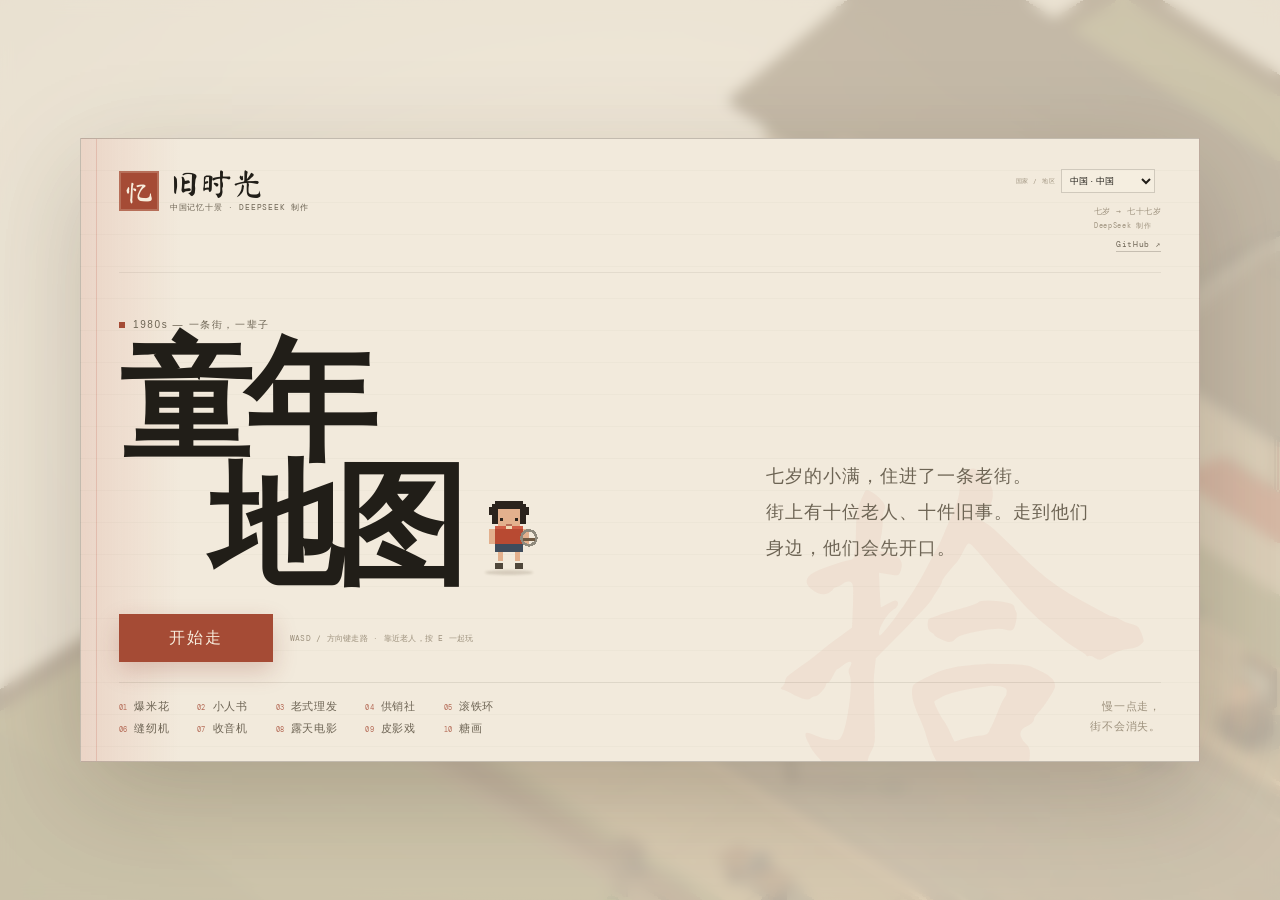
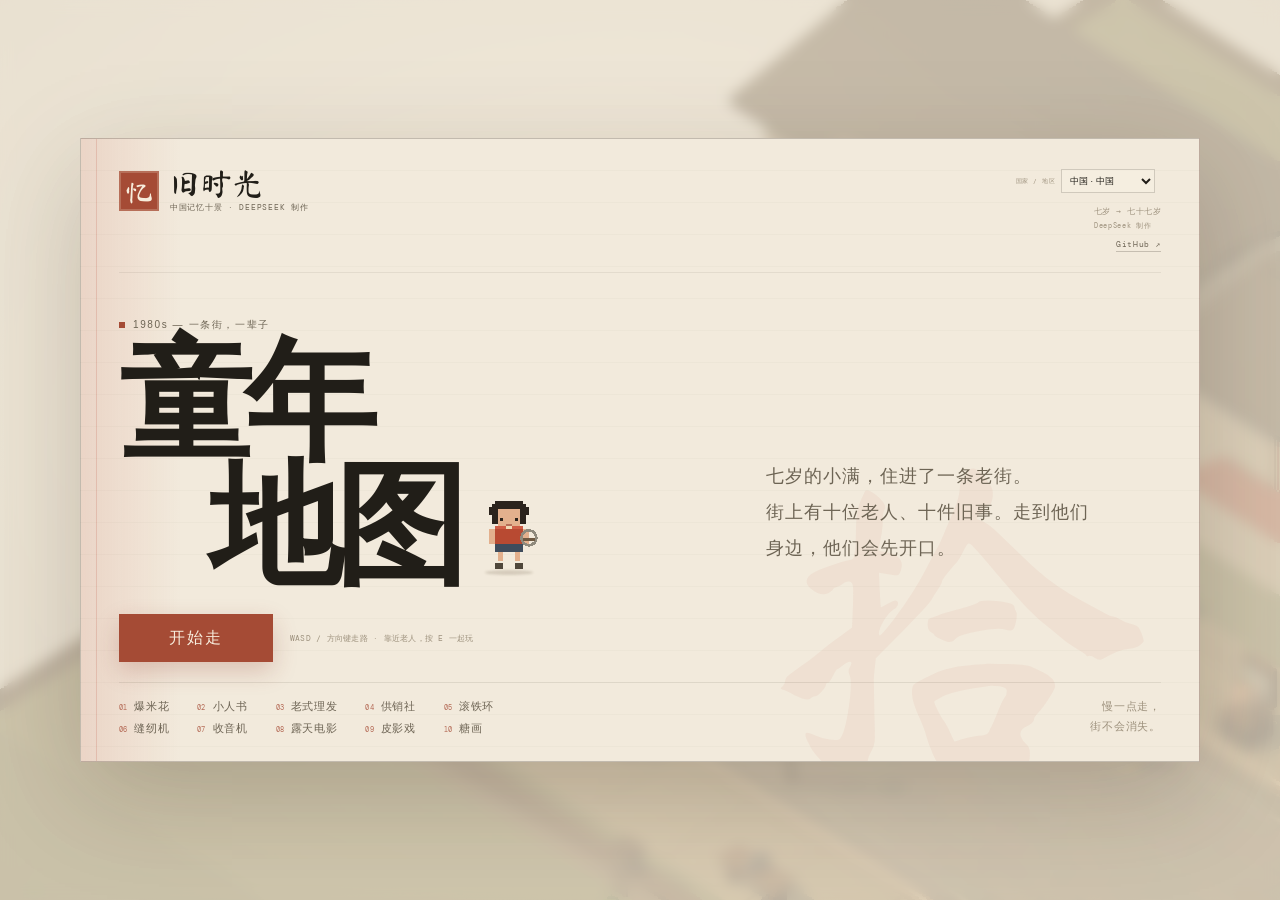
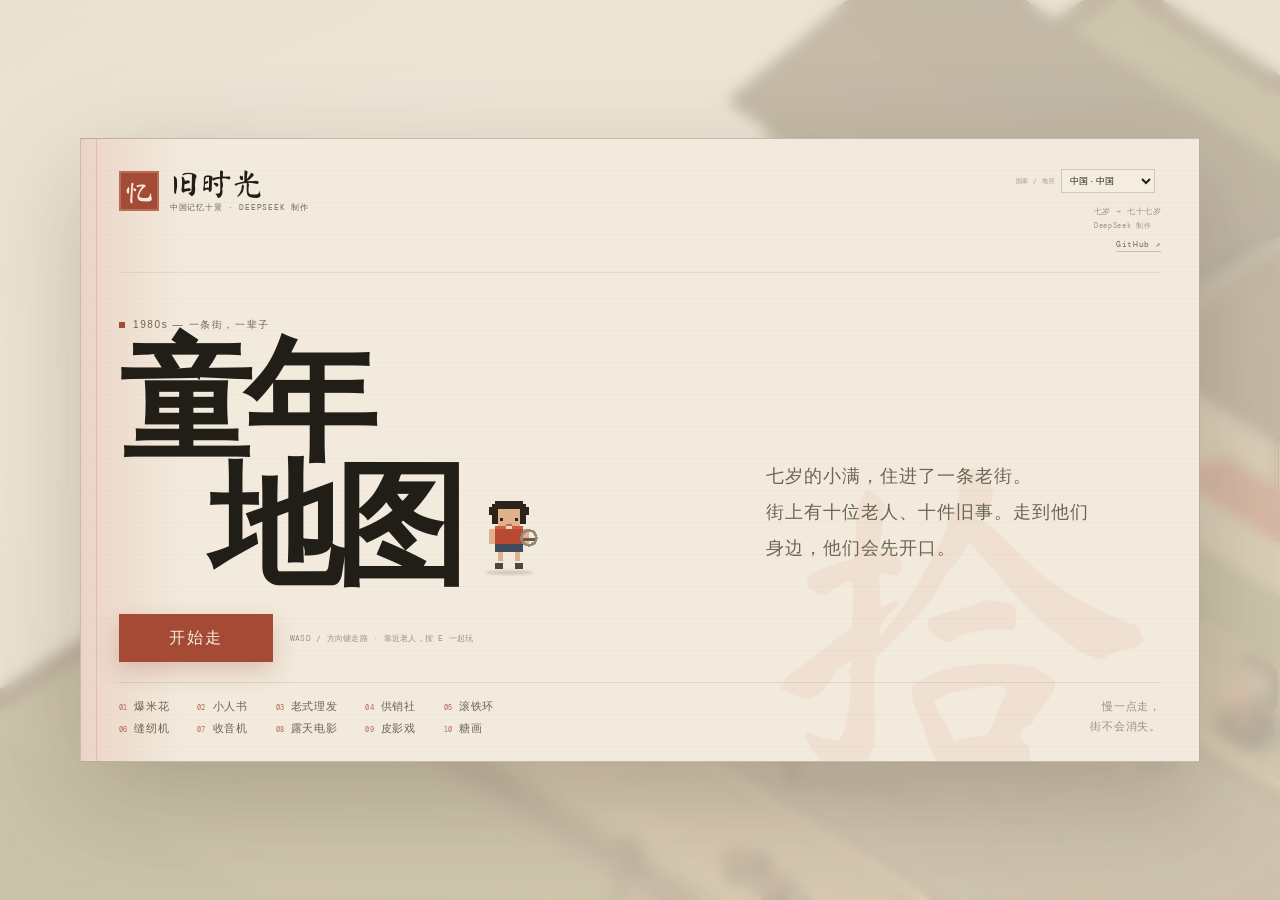
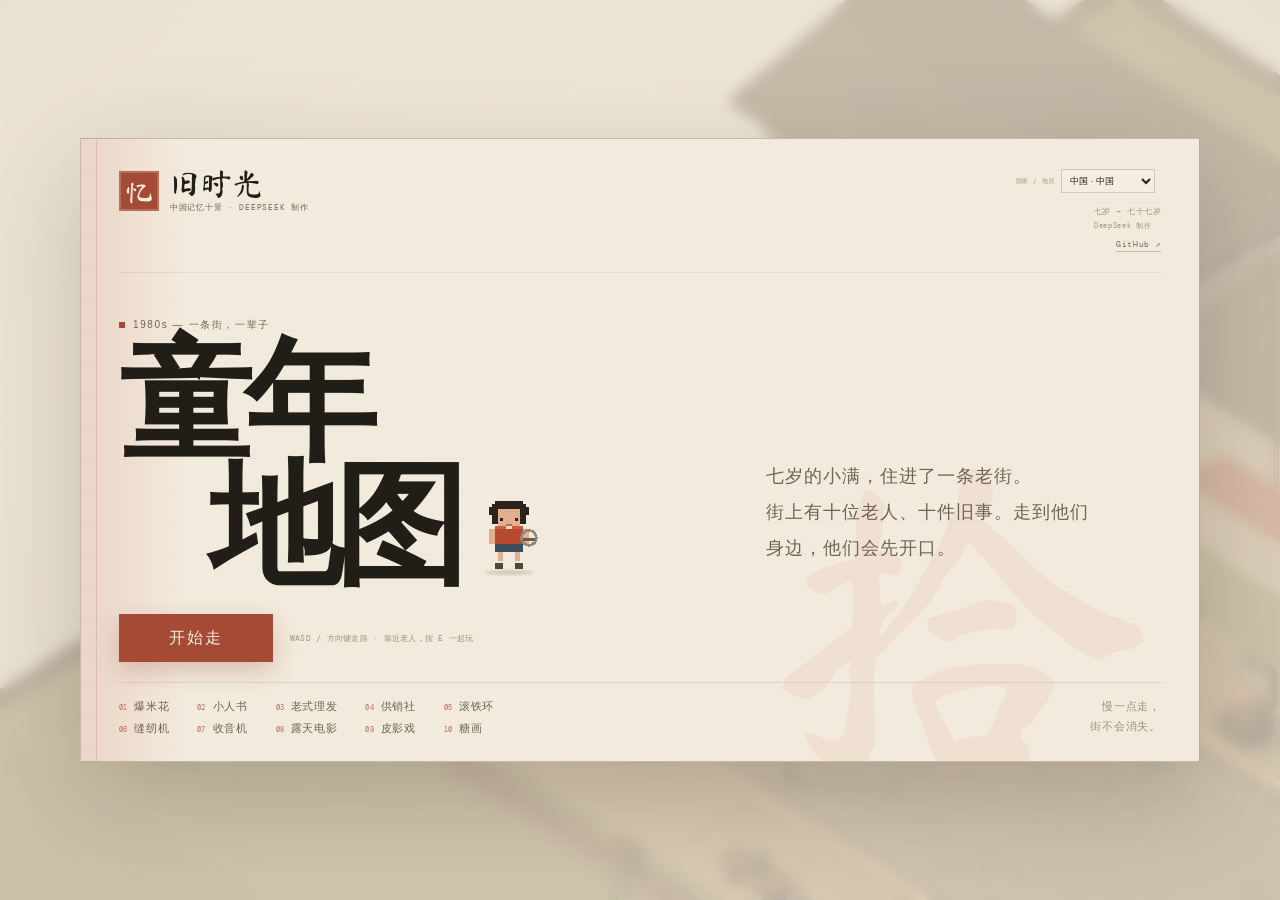
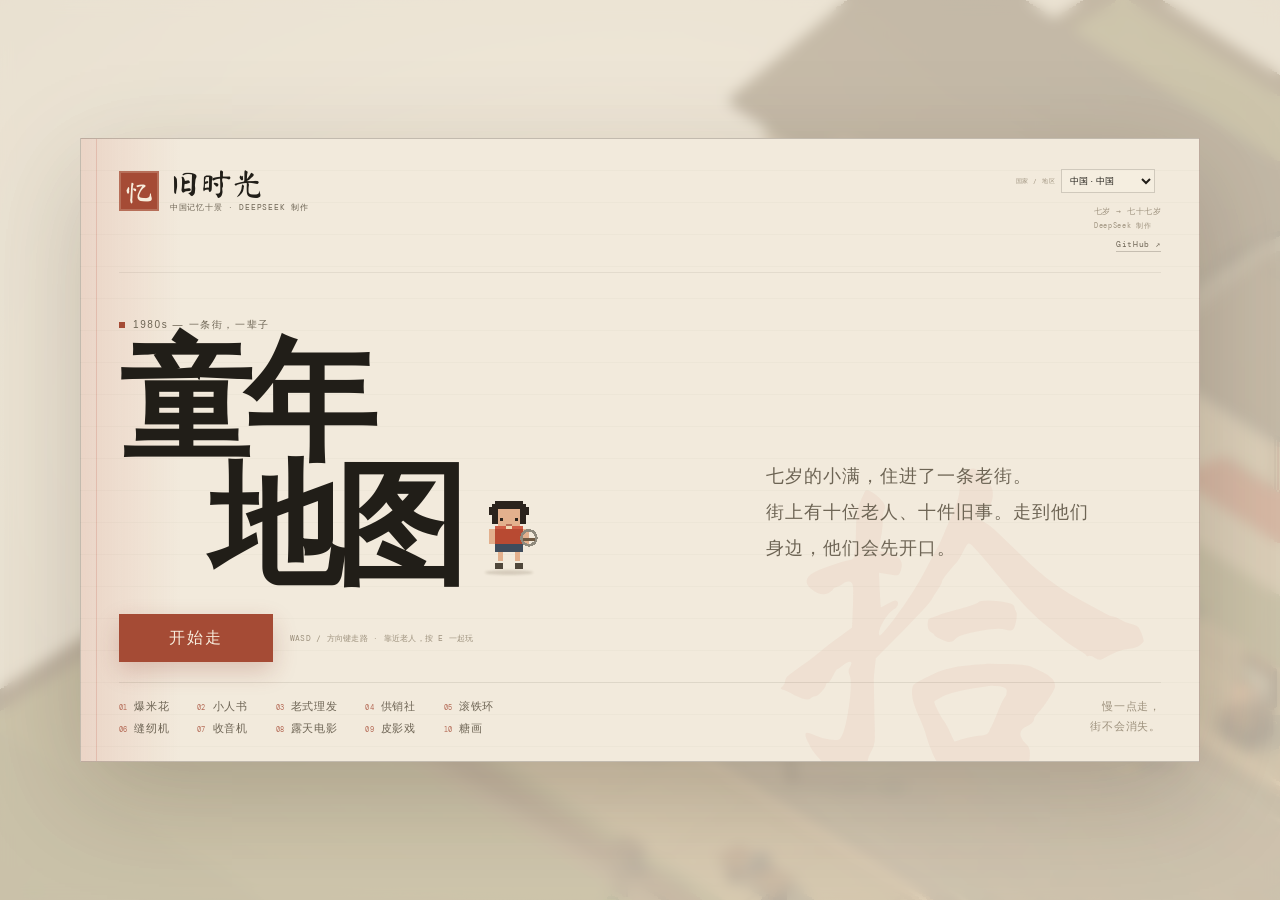
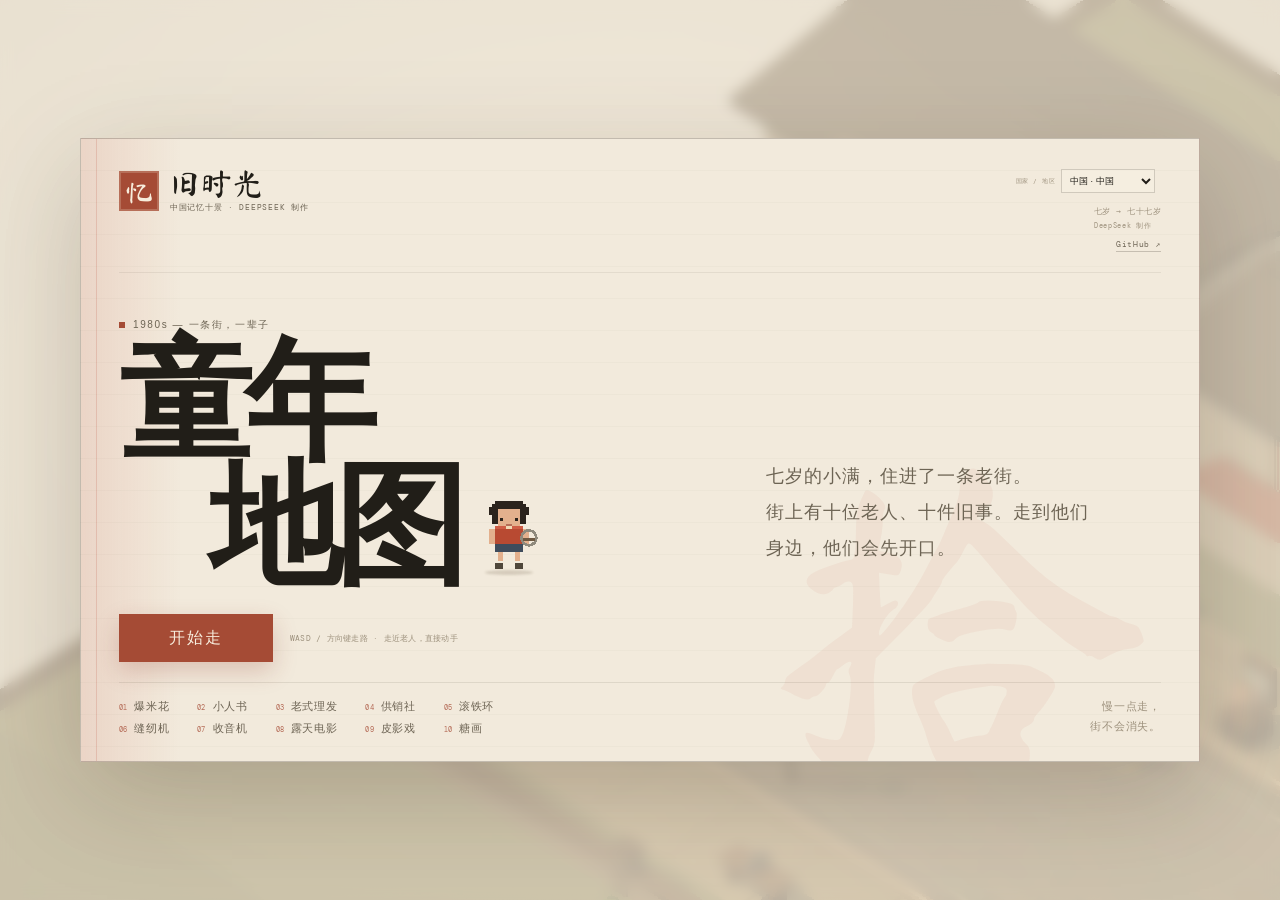
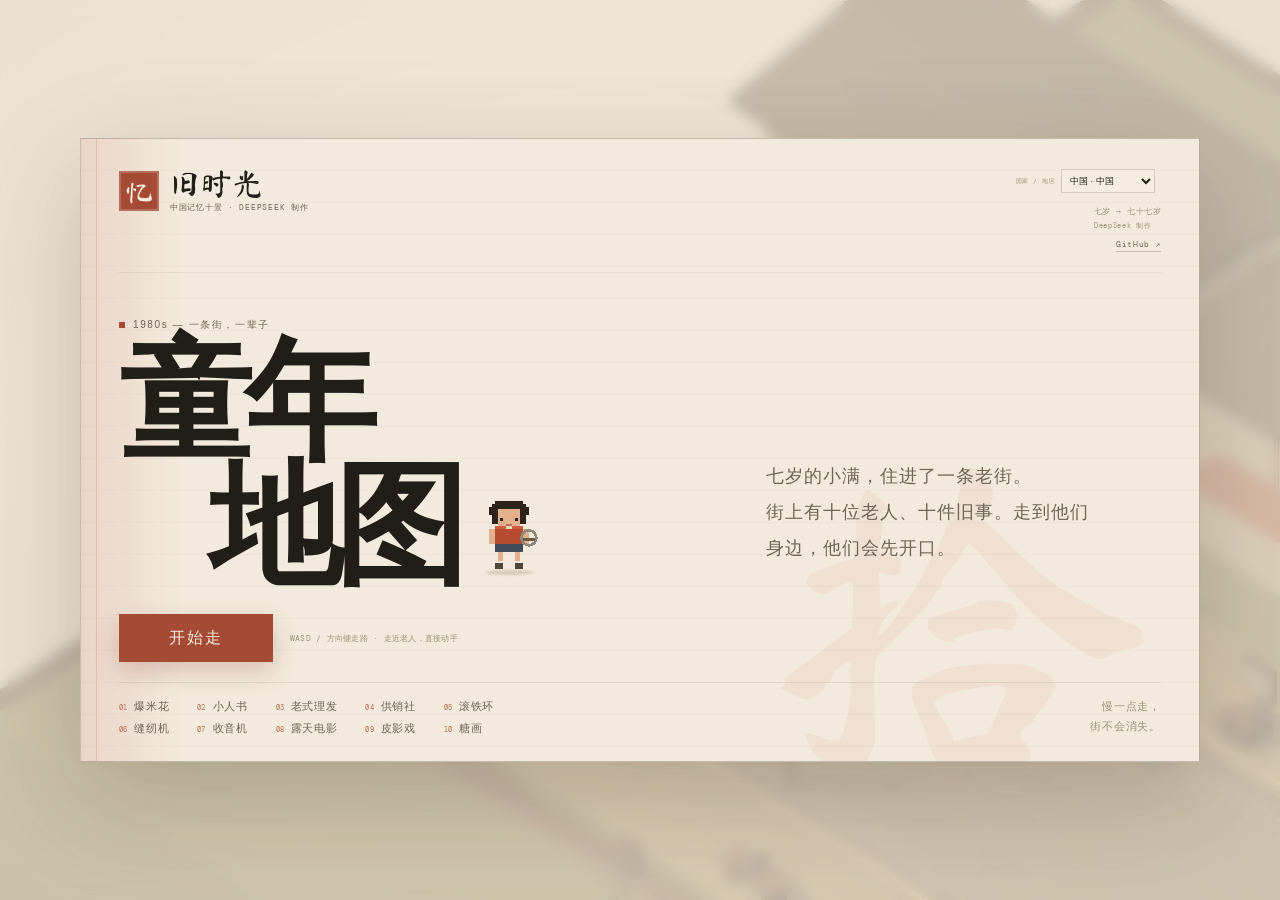
